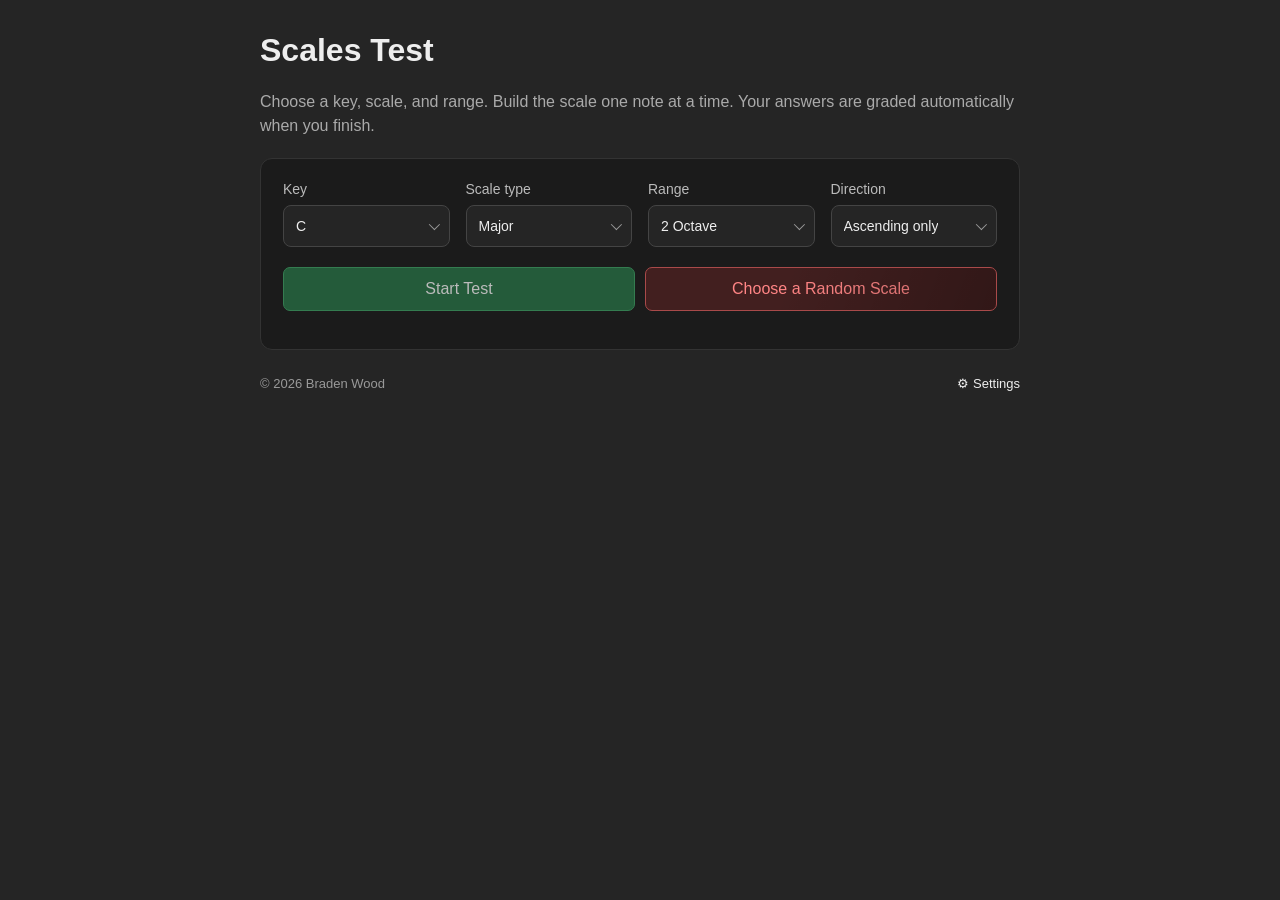
==== index.html @ 925982e9 "scales base Super large upload for the base of the scales website  whats left: - implement the scale" ====
<!DOCTYPE html>
<html lang="en">
    <head>
        <meta charset="UTF-8">
        <meta name="viewport" content="width=device-width, initial-scale=1.0">
        <title>Scales Test</title>
        <link rel="stylesheet" href="./style.css">
        <link rel="manifest" href="./manifest.json">
    </head>
    <body>
        <main>
            <h1>Scales Test</h1>
            <p>Choose a key, scale, and range. Build the scale one note at a time. Your answers are graded automatically when you finish.</p>

            <section class="panel" id="setup">
                <div class="settings">
                    <label>
                        Key
                        <select id="keySelect"></select>
                    </label>

                    <label>
                        Scale type
                        <select id="scaleSelect"></select>
                    </label>

                    <label>
                        Range
                        <select id="rangeSelect"></select>
                    </label>

                     <label>
                        Direction
                        <select id="directionSelect">
                            <option value="ascending">Ascending only</option>
                            <option value="both">Ascending and descending</option>
                        </select>
                    </label>
                </div>
                

                <div class="actions">
                    <button class="primary text-opposed-color" id="startButton">Start Test</button>
                    <button class="red wavy randomButton">Choose a Random Scale</button>
                </div>
                <p id="error"></p>
            </section>

            <section class="panel hidden" id="test">
                <div id="testTitle"></div>
                
                <div class="staff-wrapper" id="staffWrapper">
                    <svg id="scaleStaff"
                        xmlns="http://www.w3.org/2000/svg"
                        viewBox="0 0 680 145"
                        role="img"
                        aria-label="Musical staff showing the notes selected so far">
                        <g class="staff-lines">
                            <line x1="40" y1="45" x2="660" y2="45"/>
                            <line x1="40" y1="57" x2="660" y2="57"/>
                            <line x1="40" y1="69" x2="660" y2="69"/>
                            <line x1="40" y1="81" x2="660" y2="81"/>
                            <line x1="40" y1="93" x2="660" y2="93"/>
                        </g>
                        <text x="8" y="88" class="treble-clef">𝄞</text>
                        <g id="staffLedgerLines"></g>
                        <g id="staffNotes"></g>
                    </svg>
                </div>

                <div class="progress">
                    <div class="progress-bar" id="progressBar"></div>
                </div>

                <div class="note-display">
                    <div class="number" id="noteNumber"></div>
                    <div class="letter" id="noteLetter"></div>
                    <div class="instruction" id="noteInstruction">Choose the correct note.</div>
                </div>

                <div class="note-grid" id="noteChoices"></div>

                <div>
                    <p>Your scale so far</p>
                    <div class="selected-notes" id="selectedNotes"></div>
                </div>

                <div class="actions">
                    <button class="secondary" id="undoButton">Undo Last Note</button>
                    <button class="red wavy nextButton">Go Back</button>
                </div>
            </section>

            <section class="panel hidden" id="results">
                <h2 id="resultTitle">Results</h2>
                <p id="score"></p>
                <div id="resultDetails"></div>

                <div class="actions">
                    <button class="secondary" id="retryButton">Try Again</button>
                    <button class="primary text-opposed-color" id="nextscaleButton">Next Scale</button>
                    <button class="red wavy nextButton">Go Back</button>
                </div>
            </section>
            
            <footer class="app-footer">
                <span>&copy; <span id="copyrightYear"></span> Braden Wood</span>
                <button type="button" id="settingsButton" class="text-button">⚙ Settings</button>
            </footer>

            <div class="settings-overlay hidden" id="settingsOverlay" aria-hidden="true">
                <section class="settings-modal" role="dialog" aria-modal="true" aria-labelledby="settingsTitle">
                    <header class="settings-header">
                        <div>
                            <h2 id="settingsTitle">Settings</h2>
                            <p class="muted">Customize your scale practice.</p>
                        </div>
                        <button type="button" class="settings-close" id="closeSettingsButton" aria-label="Close settings">&times;</button>
                    </header>

                    <div class="settings-content">
                        <section class="settings-section">
                            <h3>Scales</h3>
                            <p class="muted">Uncheck a key, range, or scale type to hide it from practice.</p>
                            <div id="scaleSettingsTree" class="scale-settings-tree"></div>
                        </section>

                        <section class="settings-section settings-theme-section">
                            <h3>Appearance</h3>
                            <label class="theme-setting" for="themeSelect">
                                <select id="themeSelect">
                                    <option value="dark">Dark</option>
                                    <option value="light">Light</option>
                                </select>
                            </label>
                        </section>
                    </div>

                    <footer class="settings-footer">
                        <button type="button" class="secondary" id="resetSettingsButton">Reset Settings</button>
                        <button type="button" class="primary text-opposed-color" id="doneSettingsButton">Done</button>
                    </footer>
                </section>
            </div>

        </main>

        <script src="./script.js"></script>
    </body>
</html>
---- style.css ----
:root {
    color-scheme: dark;

    /* Backgrounds */
    --color-background: #252525;
    --color-background-panel: #1b1b1b;
    --color-background-input: #252525;
    --color-background-hover: #383838;
    --color-background-staff: #151515;
    --color-background-progress: #333;
    --color-background-chip: #292929;

    /* Buttons */
    --color-background-primary: #245b3a;
    --color-background-primary-hover: #307349;
    --color-background-secondary: #383838;
    --color-background-secondary-hover: #484848;
    --color-background-correct: #1d3827;
    --color-background-wrong: #421f1f;
    --color-background-green: #ffffff;
    --color-background-green-hover: #e8e8e8;
    --color-background-red: #421f1f;
    --color-background-red-hover: #582828;

    /* Text */
    --color-text: #eee;
    --color-text-muted: #999;
    --color-text-secondary: #aaa;
    --color-text-label: #bbb;

    /* Borders */
    --color-border: #333;
    --color-border-input: #444;
    --color-border-hover: #777;
    --color-border-primary: #347c50;
    --color-border-secondary: #555;
    --color-border-correct: #438c5a;
    --color-border-wrong: #a94a4a;
    --color-border-green: #cccccc;
    --color-border-red: #a94a4a;

    /* Accents and status */
    --color-accent: #70d99a;
    --color-error: #ff8585;
    --color-green: #000000;
    --color-red: #ff8585;

    /* Staff, effects, and scrollbar */
    --wavy-color: rgba(0, 0, 0, 0.25);
    --color-staff-line: #777;
    --color-staff-ledger: #aaa;
    --color-scrollbar-thumb: #555;
    --color-scrollbar-track: #222;
}

:root[data-theme="light"] {
    color-scheme: light;

    /* Backgrounds */
    --color-background: #f4f5f4;
    --color-background-panel: #ffffff;
    --color-background-input: #ffffff;
    --color-background-hover: #e9ece9;
    --color-background-staff: #fafafa;
    --color-background-progress: #e2e5e2;
    --color-background-chip: #edf0ed;

    /* Buttons */
    --color-background-primary: #245b3a;
    --color-background-primary-hover: #307349;
    --color-background-secondary: #e5e8e5;
    --color-background-secondary-hover: #d8ddd8;
    --color-background-correct: #e2f3e7;
    --color-background-wrong: #fbe8e8;
    --color-background-green: #ffffff;
    --color-background-green-hover: #e8e8e8;
    --color-background-red: #fbe8e8;
    --color-background-red-hover: #f5d4d4;

    /* Text */
    --color-text: #222722;
    --color-text-muted: #707770;
    --color-text-secondary: #555d55;
    --color-text-label: #f3f8f3;

    /* Borders */
    --color-border: #dfe3df;
    --color-border-input: #cbd1cb;
    --color-border-hover: #929b92;
    --color-border-primary: #347c50;
    --color-border-secondary: #c4cbc4;
    --color-border-correct: #438c5a;
    --color-border-wrong: #c65b5b;
    --color-border-green: #cccccc;
    --color-border-red: #c65b5b;

    /* Accents and status */
    --color-accent: #247747;
    --color-error: #c62828;
    --color-green: #00000036;
    --color-red: #c62828;

    /* Staff, effects, and scrollbar */
    --wavy-color: rgba(255, 255, 255, 0.37);
    --color-staff-line: #929992;
    --color-staff-ledger: #606860;
    --color-scrollbar-thumb: #b5bcb5;
    --color-scrollbar-track: #edf0ed;
}

/* Base layout */

* {
    box-sizing: border-box;
}

body {
    min-height: 100vh;
    margin: 0;
    padding: 32px 16px;
    background: var(--color-background);
    color: var(--color-text);
    font-family: Arial, sans-serif;
}

main {
    width: 100%;
    max-width: 760px;
    padding-bottom: 0px;
    margin: auto;
}

h1 {
    margin-top: 0;
}

p {
    color: var(--color-text-secondary);
    line-height: 1.5;
}

label {
    display: flex;
    flex-direction: column;
    gap: 8px;
    color: var(--color-text-label);
    font-size: 14px;
}

.text-opposed-color {
    color: var(--color-text-label);
}

.hidden {
    display: none !important;
}

.muted {
    color: var(--color-text-muted);
}

/* Panels and form controls */

.panel {
    margin: 20px 0;
    padding: 22px;
    background: var(--color-background-panel);
    border: 1px solid var(--color-border);
    border-radius: 12px;
}

.settings {
    display: grid;
    grid-template-columns: repeat(auto-fit, minmax(150px, 1fr));
    gap: 16px;
}

select,
button {
    padding: 12px;
    background: var(--color-background-input);
    color: var(--color-text);
    border: 1px solid var(--color-border-input);
    border-radius: 7px;
    font: inherit;
}

button {
    cursor: pointer;
    transition: background 0.15s, border-color 0.15s;
}

button:hover {
    background: var(--color-background-hover);
    border-color: var(--color-border-hover);
}

button:disabled {
    cursor: not-allowed;
    opacity: 0.4;
}

.primary {
    background: var(--color-background-primary);
    border-color: var(--color-border-primary);
}

.primary:hover {
    background: var(--color-background-primary-hover);
}

.secondary {
    background: var(--color-background-secondary);
    border-color: var(--color-border-secondary);
}

.secondary:hover {
    background: var(--color-background-secondary-hover);
}

.green {
    background: var(--color-background-green);
    border-color: var(--color-border-green);
    color: #000000;
}

.green:hover {
    background: var(--color-background-green-hover);
    color: #000000;
}

.red {
    background: var(--color-background-red);
    border-color: var(--color-border-red);
    color: var(--color-red);
}

.red:hover {
    background: var(--color-background-red-hover);
}

/* Text buttons and footer */

.text-button {
    padding: 6px 0;
    background: transparent;
    color: var(--color-text);
    border: none;
    border-radius: 0;
    font: inherit;
    cursor: pointer;
    transition: color 0.2s ease;
}

.text-button:hover {
    background: transparent;
    color: var(--color-text-secondary);
}

.app-footer {
    display: flex;
    align-items: center;
    justify-content: space-between;
    gap: 16px;
    color: var(--color-text-muted);
    font-size: 13px;
}

/* Wavy loading effect */

.wavy {
    position: relative;
    overflow: hidden;
    isolation: isolate;
}

.wavy::after,
.progress-bar::after {
    content: "";
    position: absolute;
    inset: 0;
    background: linear-gradient(
        110deg,
        transparent 20%,
        var(--wavy-color) 50%,
        transparent 80%
    );
    background-size: 200% 100%;
    animation: progress-wave 1.8s ease-in-out infinite;
    pointer-events: none;
}

.wavy::after {
    animation-timing-function: linear;
}

@keyframes progress-wave {
    from {
        background-position: 100% 0;
    }

    to {
        background-position: -100% 0;
    }
}

/* Progress bar */

.progress {
    height: 6px;
    margin: 18px 0;
    overflow: hidden;
    background: var(--color-background-progress);
    border-radius: 8px;
}

.progress-bar {
    position: relative;
    width: 0;
    height: 100%;
    overflow: hidden;
    background: var(--color-accent);
    border-radius: 8px;
    transition: width 0.6s cubic-bezier(0.22, 1, 0.36, 1);
}

/* Question and note selection */

.note-display {
    margin: 24px 0;
    text-align: center;
}

.note-display .number {
    color: var(--color-text-muted);
    font-size: 14px;
}

.note-display .letter {
    margin: 12px 0;
    font-size: clamp(38px, 9vw, 64px);
    font-weight: bold;
}

.note-display .instruction {
    color: var(--color-text-secondary);
}

.note-grid {
    display: grid;
    grid-template-columns: repeat(auto-fit, minmax(90px, 1fr));
    gap: 9px;
}

.note-button {
    min-height: 52px;
    font-size: 17px;
    font-weight: bold;
}

.note-button.selected {
    background: var(--color-background-primary);
    border-color: var(--color-accent);
}

.selected-notes {
    display: flex;
    flex-wrap: wrap;
    gap: 8px;
    margin-top: 20px;
}

.note-chip {
    padding: 8px 11px;
    background: var(--color-background-chip);
    border: 1px solid var(--color-border-input);
    border-radius: 6px;
    font-size: 14px;
}

.note-chip.current {
    border-color: var(--color-accent);
}

.note-chip.correct {
    background: var(--color-background-correct);
    border-color: var(--color-border-correct);
}

.note-chip.wrong {
    background: var(--color-background-wrong);
    border-color: var(--color-border-wrong);
}

.actions {
    display: flex;
    flex-wrap: wrap;
    gap: 10px;
    margin-top: 20px;
}

.actions button {
    flex: 1;
}

/* Test results */

.result-row {
    display: grid;
    grid-template-columns: 1fr 1fr;
    gap: 12px;
    padding: 12px 0;
    border-bottom: 1px solid var(--color-border);
}

.result-row .expected {
    color: var(--color-accent);
}

.result-row .incorrect {
    color: var(--color-error);
}

.status {
    font-weight: bold;
}

.status.good {
    color: var(--color-accent);
}

.status.bad,
#error {
    color: var(--color-error);
}

#error {
    white-space: pre-wrap;
}

/* Staff notation */

.staff-wrapper {
    display: flex;
    flex-direction: column;
    gap: 1rem;
    width: 100%;
    margin: 12px 0 20px;
    overflow-x: auto;
    overflow-y: hidden;
    background: var(--color-background-staff);
    border: 1px solid var(--color-border);
    border-radius: 8px;
    scrollbar-width: thin;
    scrollbar-color: var(--color-scrollbar-thumb) var(--color-scrollbar-track);
}

#scaleStaff {
    display: block;
    width: 100%;
    min-width: 100%;
    height: auto;
    min-height: 125px;
}

.staff-row {
    min-width: 0;
}

.staff-label {
    margin-bottom: 0.25rem;
    font-size: 0.8rem;
    opacity: 0.7;
}

.staff-row svg {
    display: block;
    min-width: 100%;
}

.staff-lines line {
    stroke: currentColor;
    stroke-width: 1;
    opacity: 0.55;
}

.treble-clef {
    fill: var(--color-text);
    font-family: "Noto Music", "Segoe UI Symbol", serif;
    font-size: 57px;
}

.staff-note {
    fill: var(--color-text);
}

.staff-note.current {
    fill: var(--color-accent);
}

.staff-accidental {
    fill: var(--color-text);
    font-family: Arial, sans-serif;
    font-size: 19px;
    text-anchor: middle;
}

.staff-ledger {
    stroke: var(--color-staff-ledger);
    stroke-width: 1.2;
}

.staff-stem {
    stroke: var(--color-text);
    stroke-width: 1.5;
}

.staff-note.current + .staff-stem {
    stroke: var(--color-accent);
}

.staff-row\.hidden {
    display: none;
}

/* Settings modal */

.settings-overlay {
    position: fixed;
    inset: 0;
    z-index: 1000;
    display: flex;
    align-items: center;
    justify-content: center;
    padding: 24px;
    background: rgb(0 0 0 / 65%);
    backdrop-filter: blur(4px);
    -webkit-backdrop-filter: blur(4px);
}

.settings-overlay.hidden {
    display: none;
}

.settings-modal {
    display: flex;
    flex-direction: column;
    width: min(100%, 680px);
    max-height: min(85vh, 780px);
    overflow: hidden;
    background: var(--color-background-panel);
    color: var(--color-text);
    border: 1px solid var(--color-border);
    border-radius: 14px;
    box-shadow: 0 24px 80px rgb(0 0 0 / 40%);
    animation: settings-modal-enter 0.18s ease-out;
}

@keyframes settings-modal-enter {
    from {
        opacity: 0;
        transform: translateY(8px) scale(0.99);
    }

    to {
        opacity: 1;
        transform: translateY(0) scale(1);
    }
}

.settings-header {
    display: flex;
    flex: 0 0 auto;
    align-items: flex-start;
    justify-content: space-between;
    gap: 16px;
    padding: 22px 24px;
    border-bottom: 1px solid var(--color-border);
}

.settings-header h2 {
    margin: 0;
    font-size: 22px;
    font-weight: 600;
}

.settings-header p {
    margin: 6px 0 0;
    font-size: 13px;
}

.settings-close {
    display: flex;
    flex: 0 0 auto;
    align-items: center;
    justify-content: center;
    width: 34px;
    height: 34px;
    padding: 0;
    background: transparent;
    color: var(--color-text-muted);
    border: none;
    border-radius: 7px;
    font-size: 26px;
    line-height: 1;
    cursor: pointer;
}

.settings-close:hover {
    background: var(--color-background-hover);
    color: var(--color-text);
}

.settings-content {
    flex: 1 1 auto;
    min-height: 0;
    overflow-y: auto;
    overscroll-behavior: contain;
    padding: 22px 24px;
}

.settings-section + .settings-section {
    margin-top: 28px;
    padding-top: 22px;
    border-top: 1px solid var(--color-border);
}

.settings-section h3 {
    margin: 0 0 8px;
    font-size: 15px;
    font-weight: 600;
}

.settings-section > p {
    margin: 0 0 14px;
    font-size: 13px;
    line-height: 1.5;
}

.settings-theme-section {
    padding-bottom: 4px;
}

.theme-setting {
    display: flex;
    align-items: center;
    justify-content: space-between;
    gap: 16px;
    font-size: 14px;
}

.theme-setting select {
    width: min(55%, 220px);
}

.settings-footer {
    display: flex;
    flex: 0 0 auto;
    align-items: center;
    justify-content: space-between;
    gap: 12px;
    padding: 16px 24px;
    background: var(--color-background-panel);
    border-top: 1px solid var(--color-border);
}

.settings-footer button {
    min-height: 38px;
}

.settings-footer #doneSettingsButton {
    margin-left: auto;
}

/* Folder-style scale settings */

.scale-settings-tree {
    display: flex;
    flex-direction: column;
    gap: 2px;
    padding: 4px 0;
    font-size: 14px;
}

.scale-settings-node {
    min-width: 0;
}

.scale-settings-row {
    display: flex;
    align-items: center;
    gap: 9px;
    min-height: 36px;
    padding: 4px 8px;
    border-radius: 6px;
    transition: background 0.15s ease;
}

.scale-settings-row:hover {
    background: var(--color-background-hover);
}

.scale-settings-row input[type="checkbox"] {
    flex: 0 0 auto;
    width: 15px;
    height: 15px;
    margin: 0;
    accent-color: var(--color-accent);
    cursor: pointer;
}

.scale-settings-row input:indeterminate {
    accent-color: var(--color-accent);
}

.scale-settings-name {
    flex: 1;
    min-width: 0;
    color: var(--color-text);
    cursor: pointer;
    user-select: none;
}

.scale-settings-toggle {
    display: flex;
    flex: 0 0 22px;
    align-items: center;
    justify-content: center;
    width: 22px;
    height: 26px;
    padding: 0;
    background: transparent;
    color: var(--color-text-muted);
    border: none;
    border-radius: 4px;
    font-size: 15px;
    cursor: pointer;
}

.scale-settings-toggle:hover {
    background: var(--color-background-secondary);
    color: var(--color-text);
}

.settings-folder-icon,
.settings-file-icon {
    display: inline-flex;
    flex: 0 0 18px;
    align-items: center;
    justify-content: center;
    line-height: 1;
}

.settings-folder-icon {
    font-size: 16px;
}

.settings-file-icon {
    color: var(--color-text-muted);
    font-size: 14px;
}

.scale-settings-children {
    margin-left: 19px;
    padding-left: 12px;
    border-left: 1px solid var(--color-border);
}

.scale-settings-children[hidden] {
    display: none;
}

/* Custom dropdowns */

.custom-select {
    position: relative;
    width: 100%;
    min-width: 0;
}

.custom-select select {
    position: absolute;
    width: 1px;
    height: 1px;
    padding: 0;
    opacity: 0;
    pointer-events: none;
}

.custom-select-trigger {
    display: flex;
    align-items: center;
    justify-content: space-between;
    gap: 12px;
    width: 100%;
    min-height: 42px;
    padding: 10px 12px;
    background: var(--color-background-input);
    color: var(--color-text);
    border: 1px solid var(--color-border-input);
    border-radius: 8px;
    font: inherit;
    text-align: left;
    cursor: pointer;
    transition: border-color 0.18s ease, background 0.18s ease;
}

.custom-select-trigger:hover,
.custom-select.open .custom-select-trigger {
    background: var(--color-background-hover);
    border-color: var(--color-border-hover);
}

.custom-select-trigger:focus-visible {
    outline: 2px solid var(--color-accent);
    outline-offset: 2px;
}

.custom-select-label {
    overflow: hidden;
    text-overflow: ellipsis;
    white-space: nowrap;
}

.custom-select-arrow {
    flex: 0 0 auto;
    width: 8px;
    height: 8px;
    border-right: 1.5px solid var(--color-text-muted);
    border-bottom: 1.5px solid var(--color-text-muted);
    transform: rotate(45deg) translateY(-2px);
    transition: transform 0.18s ease;
}

.custom-select.open .custom-select-arrow {
    transform: rotate(225deg) translate(-2px, -1px);
}

.custom-select-menu {
    position: fixed;
    z-index: 99999;
    width: 0;
    max-height: 240px;
    overflow-y: auto;
    padding: 5px;
    background: var(--color-background-panel);
    border: 1px solid var(--color-border);
    border-radius: 9px;
    box-shadow: 0 12px 32px rgb(0 0 0 / 28%);
    opacity: 0;
    visibility: hidden;
    pointer-events: none;
    transform: translateY(-5px) scale(0.99);
    transform-origin: top center;
    transition: opacity 0.15s ease, transform 0.15s ease, visibility 0.15s ease;
}

.custom-select.open .custom-select-menu {
    opacity: 1;
    visibility: visible;
    pointer-events: auto;
    transform: translateY(0) scale(1);
}

.custom-select-option {
    display: flex;
    align-items: center;
    width: 100%;
    min-height: 36px;
    padding: 8px 10px;
    background: transparent;
    color: var(--color-text);
    border: none;
    border-radius: 5px;
    font: inherit;
    text-align: left;
    cursor: pointer;
}

.custom-select-option:hover,
.custom-select-option.highlighted {
    background: var(--color-background-hover);
}

.custom-select-option.selected {
    color: var(--color-accent);
}

.custom-select-option.selected::after {
    content: "✓";
    margin-left: auto;
    padding-left: 12px;
}

.custom-select-option:focus-visible {
    outline: 2px solid var(--color-accent);
    outline-offset: -2px;
}

.custom-select-empty {
    padding: 10px;
    color: var(--color-text-muted);
    font-size: 13px;
}

.custom-select select:disabled + .custom-select-trigger {
    opacity: 0.45;
    cursor: not-allowed;
}

/* Tablet and mobile layouts */

@media (max-width: 726px) {
    body {
        padding: 16px 10px;
        padding-bottom: max(80px, calc(64px + env(safe-area-inset-bottom)));
    }

    main {
        padding-bottom: 50px;
        width: 100%;
        min-width: 0;
    }

    h1 {
        font-size: clamp(24px, 7vw, 32px);
    }

    .panel {
        margin: 14px 0;
        padding: 14px;
        border-radius: 10px;
    }

    .settings {
        grid-template-columns: minmax(0, 1fr);
        gap: 14px;
    }

    select,
    button,
    .custom-select-trigger {
        min-height: 44px;
        font-size: 16px;
    }

    .actions {
        display: flex;
        flex-direction: column;
        gap: 8px;
    }

    .actions button {
        flex: 1 1 calc(50% - 8px);
        min-width: 0;
    }

    .note-grid {
        grid-template-columns: repeat(3, minmax(0, 1fr));
        gap: 8px;
    }

    .note-button {
        min-height: 48px;
        padding: 10px 6px;
        font-size: 16px;
    }

    .note-display {
        margin: 18px 0;
    }

    .note-display .letter {
        font-size: clamp(40px, 12vw, 58px);
    }

    .selected-notes {
        gap: 6px;
        margin-top: 14px;
    }

    .note-chip {
        padding: 7px 9px;
        font-size: 13px;
    }

    .result-row {
        grid-template-columns: minmax(0, 1fr) minmax(0, 1fr);
        gap: 8px;
        overflow-wrap: anywhere;
    }

    /* Settings modal becomes a bottom sheet */
    .settings-overlay {
        align-items: flex-end;
        padding: 0;
    }

    .settings-modal {
        width: 100%;
        max-width: none;
        max-height: 90vh;
        max-height: 90dvh;
        padding-bottom: env(safe-area-inset-bottom);
        border-radius: 16px 16px 0 0;
    }

    .settings-header {
        gap: 10px;
        padding: 16px;
    }

    .settings-header h2 {
        font-size: 20px;
    }

    .settings-content {
        padding: 16px;
        -webkit-overflow-scrolling: touch;
    }

    .settings-footer {
        flex-wrap: wrap;
        gap: 8px;
        padding: 12px 16px;
    }

    .settings-footer button {
        min-height: 44px;
    }

    .theme-setting {
        align-items: flex-start;
        flex-direction: column;
        gap: 8px;
    }

    .theme-setting .custom-select,
    .theme-setting select {
        width: 100%;
    }

    .scale-settings-row {
        min-height: 42px;
        gap: 8px;
        padding: 5px 4px;
    }

    .scale-settings-children {
        margin-left: 12px;
        padding-left: 8px;
    }

    .custom-select-menu {
        max-width: calc(100vw - 16px);
        -webkit-overflow-scrolling: touch;
        overscroll-behavior: contain;
    }

    .custom-select-option {
        min-height: 44px;
    }

    .staff-wrapper {
        max-width: 100%;
        -webkit-overflow-scrolling: touch;
        overscroll-behavior-x: contain;
    }

    #scaleStaff {
        width: 500px;
        min-width: 500px;
        max-width: none;
    }

    /* Fixed footer navigation */
    .app-footer {
        position: fixed;
        right: 0;
        bottom: 0;
        left: 0;
        z-index: 100;
        display: flex;
        align-items: center;
        justify-content: space-between;
        gap: 12px;
        margin: 0;
        padding: 12px 16px max(12px, env(safe-area-inset-bottom));
        background: var(--color-background-panel);
        border-top: 1px solid var(--color-border);
        font-size: 12px;
    }

    .app-footer .text-button {
        padding: 6px 0;
        white-space: nowrap;
    }
}

/* Smaller phones */

@media (max-width: 480px) {
    #scaleStaff {
        min-width: 500px;
    }

    body {
        padding: 20px 12px;
    }

    .panel {
        padding: 16px;
    }
}

@media (max-width: 360px) {
    body {
        padding-right: 8px;
        padding-left: 8px;
    }

    .panel {
        padding: 12px;
    }

    .note-grid {
        grid-template-columns: repeat(2, minmax(0, 1fr));
    }

    .actions button {
        flex-basis: 100%;
    }

    .settings-footer {
        display: grid;
        grid-template-columns: 1fr 1fr;
    }

    .settings-footer #doneSettingsButton {
        grid-column: 1 / -1;
        margin-left: 0;
    }
}

/* Compact settings layout on narrow screens */

@media (max-width: 600px) {
    .settings-header {
        padding: 18px;
    }

    .settings-content {
        padding: 18px;
    }

    .settings-footer {
        padding: 14px 18px;
    }

    .scale-settings-row {
        min-height: 38px;
    }
}

/* Touchscreen improvements */

@media (hover: none) and (pointer: coarse) {
    button,
    .custom-select-trigger,
    .scale-settings-toggle {
        -webkit-tap-highlight-color: transparent;
    }
}

/* Accessibility: respect reduced-motion preferences */

@media (prefers-reduced-motion: reduce) {
    *,
    *::before,
    *::after {
        scroll-behavior: auto !important;
        animation-duration: 0.01ms !important;
        animation-iteration-count: 1 !important;
        transition-duration: 0.01ms !important;
    }
}
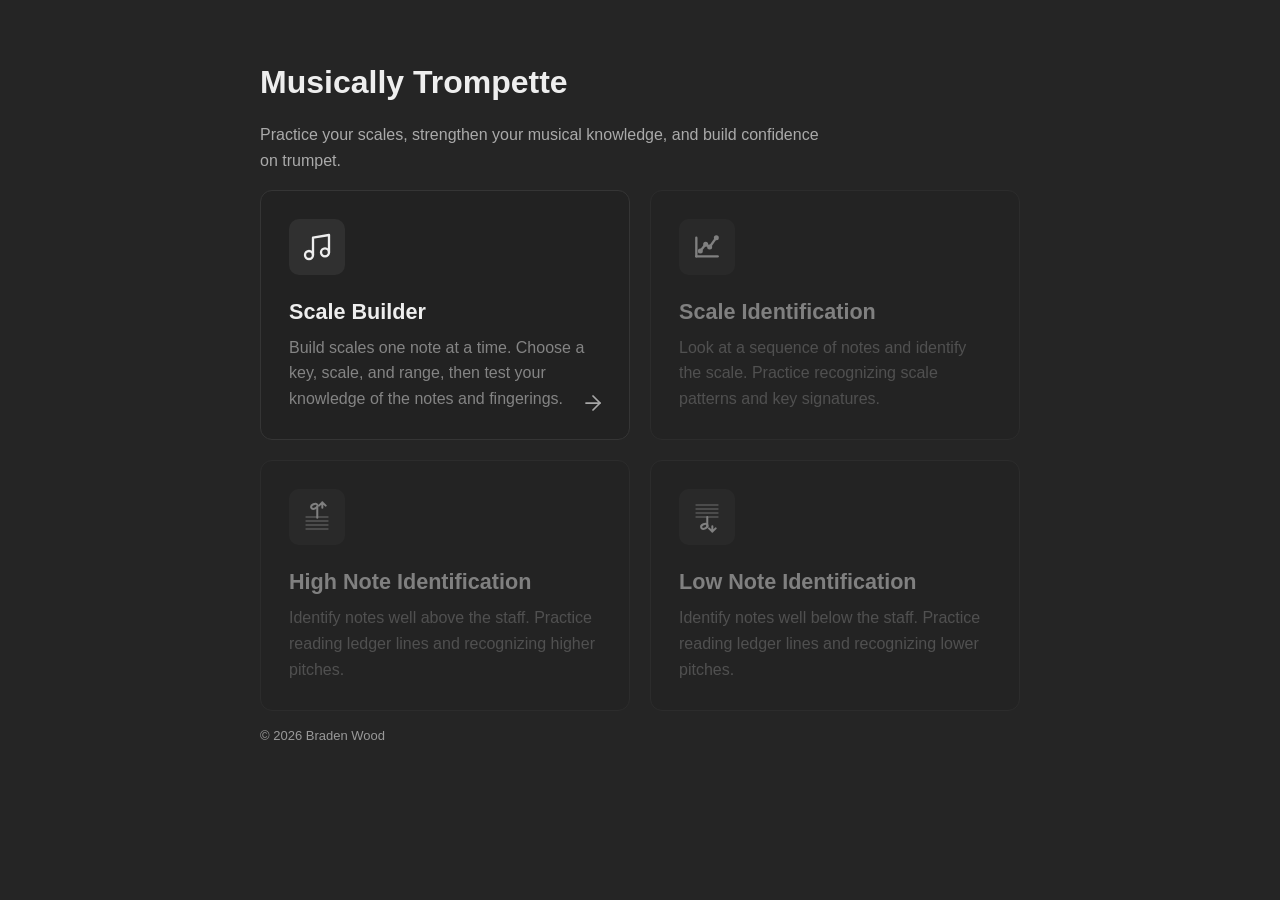
==== commit fe204cbf: "re-work to better match goals & future-planning" ====
--- a/index.html
+++ b/index.html
@@ -1,151 +1,105 @@
-
 <!DOCTYPE html>
 <html lang="en">
     <head>
         <meta charset="UTF-8">
         <meta name="viewport" content="width=device-width, initial-scale=1.0">
-        <title>Scales Test</title>
+        <link rel="icon" href="./icons/icon.png">
+        <title>Musically Trompette</title>
         <link rel="stylesheet" href="./style.css">
         <link rel="manifest" href="./manifest.json">
     </head>
     <body>
         <main>
-            <h1>Scales Test</h1>
-            <p>Choose a key, scale, and range. Build the scale one note at a time. Your answers are graded automatically when you finish.</p>
+            <header class="home-header">
+                <h1>Musically Trompette</h1>
+                <p>Practice your scales, strengthen your musical knowledge, and build confidence on trumpet.</p>
+            </header>
 
-            <section class="panel" id="setup">
-                <div class="settings">
-                    <label>
-                        Key
-                        <select id="keySelect"></select>
-                    </label>
+            <section class="activity-cards" aria-label="Practice activities">
+                <a href="/scales-test/" class="activity-card">
+                    <div class="activity-card-icon" aria-hidden="true">
+                        <svg xmlns="http://www.w3.org/2000/svg" width="32" height="32" viewBox="0 0 24 24" fill="none" stroke="currentColor" stroke-width="1.75" stroke-linecap="round" stroke-linejoin="round">
+                            <path d="M9 18V5l12-2v13" />
+                            <circle cx="6" cy="18" r="3" />
+                            <circle cx="18" cy="16" r="3" />
+                        </svg>
+                    </div>
+                    <div class="activity-card-content">
+                        <h2>Scale Builder</h2>
+                        <p>Build scales one note at a time. Choose a key, scale, and range, then test your knowledge of the notes and fingerings.</p>
+                    </div>
+                    <svg class="activity-card-arrow" xmlns="http://www.w3.org/2000/svg" width="24" height="24" viewBox="0 0 24 24" fill="none" stroke="currentColor" stroke-width="1.75" stroke-linecap="round" stroke-linejoin="round" aria-hidden="true">
+                        <path d="M5 12h14" />
+                        <path d="m12 5 7 7-7 7" />
+                    </svg>
+                </a>
 
-                    <label>
-                        Scale type
-                        <select id="scaleSelect"></select>
-                    </label>
+                <a href="/scale-identification/" class="activity-card disabled" aria-disabled="true" tabindex="-1">
+                    <div class="activity-card-icon" aria-hidden="true">
+                        <svg xmlns="http://www.w3.org/2000/svg" width="32" height="32" viewBox="0 0 24 24" fill="none" stroke="currentColor" stroke-width="1.75" stroke-linecap="round" stroke-linejoin="round">
+                            <path d="M4 19V5" />
+                            <path d="M4 19h16" />
+                            <path d="m7 15 4-5 3 2 5-7" />
+                            <circle cx="7" cy="15" r="1" />
+                            <circle cx="11" cy="10" r="1" />
+                            <circle cx="14" cy="12" r="1" />
+                            <circle cx="19" cy="5" r="1" />
+                        </svg>
+                    </div>
+                    <div class="activity-card-content">
+                        <h2>Scale Identification</h2>
+                        <p>Look at a sequence of notes and identify the scale. Practice recognizing scale patterns and key signatures.</p>
+                    </div>
+                    <svg class="activity-card-arrow" xmlns="http://www.w3.org/2000/svg" width="24" height="24" viewBox="0 0 24 24" fill="none" stroke="currentColor" stroke-width="1.75" stroke-linecap="round" stroke-linejoin="round" aria-hidden="true">
+                        <path d="M5 12h14" />
+                        <path d="m12 5 7 7-7 7" />
+                    </svg>
+                </a>
 
-                    <label>
-                        Range
-                        <select id="rangeSelect"></select>
-                    </label>
+                <a href="/high-note-identification/" class="activity-card disabled" aria-disabled="true" tabindex="-1">
+                    <div class="activity-card-icon" aria-hidden="true">
+                        <svg xmlns="http://www.w3.org/2000/svg" width="32" height="32" viewBox="0 0 24 24" fill="none" stroke="currentColor" stroke-width="1.5" stroke-linecap="round" stroke-linejoin="round">
+                            <path d="M4 12h16M4 15h16M4 18h16M4 21h16" opacity="0.4" />
+                            <ellipse cx="10" cy="4" rx="2.5" ry="1.7" transform="rotate(-25 10 4)" />
+                            <path d="M12.2 4.5v8" />
+                            <path d="M16 5V1M13.5 3.5 16 1l2.5 2.5" />
+                        </svg>
+                    </div>
+                    <div class="activity-card-content">
+                        <h2>High Note Identification</h2>
+                        <p>Identify notes well above the staff. Practice reading ledger lines and recognizing higher pitches.</p>
+                    </div>
+                    <svg class="activity-card-arrow" xmlns="http://www.w3.org/2000/svg" width="24" height="24" viewBox="0 0 24 24" fill="none" stroke="currentColor" stroke-width="1.75" stroke-linecap="round" stroke-linejoin="round" aria-hidden="true">
+                        <path d="M5 12h14" />
+                        <path d="m12 5 7 7-7 7" />
+                    </svg>
+                </a>
 
-                     <label>
-                        Direction
-                        <select id="directionSelect">
-                            <option value="ascending">Ascending only</option>
-                            <option value="both">Ascending and descending</option>
-                        </select>
-                    </label>
-                </div>
-                
-
-                <div class="actions">
-                    <button class="primary text-opposed-color" id="startButton">Start Test</button>
-                    <button class="red wavy randomButton">Choose a Random Scale</button>
-                </div>
-                <p id="error"></p>
+                <a href="/low-note-identification/" class="activity-card disabled" aria-disabled="true" tabindex="-1">
+                    <div class="activity-card-icon" aria-hidden="true">
+                        <svg xmlns="http://www.w3.org/2000/svg" width="32" height="32" viewBox="0 0 24 24" fill="none" stroke="currentColor" stroke-width="1.5" stroke-linecap="round" stroke-linejoin="round">
+                            <path d="M4 3h16M4 6h16M4 9h16M4 12h16" opacity="0.4" />
+                            <ellipse cx="10" cy="19" rx="2.5" ry="1.7" transform="rotate(-25 10 19)" />
+                            <path d="M12.2 19.5V12" />
+                            <path d="M16 19v4M13.5 20.5 16 23l2.5-2.5" />
+                        </svg>
+                    </div>
+                    <div class="activity-card-content">
+                        <h2>Low Note Identification</h2>
+                        <p>Identify notes well below the staff. Practice reading ledger lines and recognizing lower pitches.</p>
+                    </div>
+                    <svg class="activity-card-arrow" xmlns="http://www.w3.org/2000/svg" width="24" height="24" viewBox="0 0 24 24" fill="none" stroke="currentColor" stroke-width="1.75" stroke-linecap="round" stroke-linejoin="round" aria-hidden="true">
+                        <path d="M5 12h14" />
+                        <path d="m12 5 7 7-7 7" />
+                    </svg>
+                </a>
             </section>
 
-            <section class="panel hidden" id="test">
-                <div id="testTitle"></div>
-                
-                <div class="staff-wrapper" id="staffWrapper">
-                    <svg id="scaleStaff"
-                        xmlns="http://www.w3.org/2000/svg"
-                        viewBox="0 0 680 145"
-                        role="img"
-                        aria-label="Musical staff showing the notes selected so far">
-                        <g class="staff-lines">
-                            <line x1="40" y1="45" x2="660" y2="45"/>
-                            <line x1="40" y1="57" x2="660" y2="57"/>
-                            <line x1="40" y1="69" x2="660" y2="69"/>
-                            <line x1="40" y1="81" x2="660" y2="81"/>
-                            <line x1="40" y1="93" x2="660" y2="93"/>
-                        </g>
-                        <text x="8" y="88" class="treble-clef">𝄞</text>
-                        <g id="staffLedgerLines"></g>
-                        <g id="staffNotes"></g>
-                    </svg>
-                </div>
-
-                <div class="progress">
-                    <div class="progress-bar" id="progressBar"></div>
-                </div>
-
-                <div class="note-display">
-                    <div class="number" id="noteNumber"></div>
-                    <div class="letter" id="noteLetter"></div>
-                    <div class="instruction" id="noteInstruction">Choose the correct note.</div>
-                </div>
-
-                <div class="note-grid" id="noteChoices"></div>
-
-                <div>
-                    <p>Your scale so far</p>
-                    <div class="selected-notes" id="selectedNotes"></div>
-                </div>
-
-                <div class="actions">
-                    <button class="secondary" id="undoButton">Undo Last Note</button>
-                    <button class="red wavy nextButton">Go Back</button>
-                </div>
-            </section>
-
-            <section class="panel hidden" id="results">
-                <h2 id="resultTitle">Results</h2>
-                <p id="score"></p>
-                <div id="resultDetails"></div>
-
-                <div class="actions">
-                    <button class="secondary" id="retryButton">Try Again</button>
-                    <button class="primary text-opposed-color" id="nextscaleButton">Next Scale</button>
-                    <button class="red wavy nextButton">Go Back</button>
-                </div>
-            </section>
-            
             <footer class="app-footer">
                 <span>&copy; <span id="copyrightYear"></span> Braden Wood</span>
-                <button type="button" id="settingsButton" class="text-button">⚙ Settings</button>
             </footer>
-
-            <div class="settings-overlay hidden" id="settingsOverlay" aria-hidden="true">
-                <section class="settings-modal" role="dialog" aria-modal="true" aria-labelledby="settingsTitle">
-                    <header class="settings-header">
-                        <div>
-                            <h2 id="settingsTitle">Settings</h2>
-                            <p class="muted">Customize your scale practice.</p>
-                        </div>
-                        <button type="button" class="settings-close" id="closeSettingsButton" aria-label="Close settings">&times;</button>
-                    </header>
-
-                    <div class="settings-content">
-                        <section class="settings-section">
-                            <h3>Scales</h3>
-                            <p class="muted">Uncheck a key, range, or scale type to hide it from practice.</p>
-                            <div id="scaleSettingsTree" class="scale-settings-tree"></div>
-                        </section>
-
-                        <section class="settings-section settings-theme-section">
-                            <h3>Appearance</h3>
-                            <label class="theme-setting" for="themeSelect">
-                                <select id="themeSelect">
-                                    <option value="dark">Dark</option>
-                                    <option value="light">Light</option>
-                                </select>
-                            </label>
-                        </section>
-                    </div>
-
-                    <footer class="settings-footer">
-                        <button type="button" class="secondary" id="resetSettingsButton">Reset Settings</button>
-                        <button type="button" class="primary text-opposed-color" id="doneSettingsButton">Done</button>
-                    </footer>
-                </section>
-            </div>
-
         </main>
 
         <script src="./script.js"></script>
     </body>
-</html>
+</html>
--- a/style.css
+++ b/style.css
@@ -22,6 +22,7 @@
     --color-background-green-hover: #e8e8e8;
     --color-background-red: #421f1f;
     --color-background-red-hover: #582828;
+    --color-text-opposed: #f3f8f3;
 
     /* Text */
     --color-text: #eee;
@@ -45,6 +46,7 @@
     --color-error: #ff8585;
     --color-green: #000000;
     --color-red: #ff8585;
+    --color-fingerings: rgb(224, 224, 224);
 
     /* Staff, effects, and scrollbar */
     --wavy-color: rgba(0, 0, 0, 0.25);
@@ -65,6 +67,7 @@
     --color-background-staff: #fafafa;
     --color-background-progress: #e2e5e2;
     --color-background-chip: #edf0ed;
+    --color-text-opposed: #f3f8f3;
 
     /* Buttons */
     --color-background-primary: #245b3a;
@@ -82,7 +85,7 @@
     --color-text: #222722;
     --color-text-muted: #707770;
     --color-text-secondary: #555d55;
-    --color-text-label: #f3f8f3;
+    --color-text-label: #222722;
 
     /* Borders */
     --color-border: #dfe3df;
@@ -100,6 +103,7 @@
     --color-error: #c62828;
     --color-green: #00000036;
     --color-red: #c62828;
+    --color-fingerings: rgb(0, 0, 0);
 
     /* Staff, effects, and scrollbar */
     --wavy-color: rgba(255, 255, 255, 0.37);
@@ -149,7 +153,7 @@
 }
 
 .text-opposed-color {
-    color: var(--color-text-label);
+    color: var(--color-text-opposed);
 }
 
 .hidden {
@@ -364,6 +368,63 @@
     border-color: var(--color-accent);
 }
 
+/* Note buttons with fingering diagrams */
+
+.note-button {
+    display: flex;
+    flex-direction: column;
+    align-items: center;
+    justify-content: center;
+    gap: 4px;
+}
+
+.fingering {
+    display: block;
+    width: 54px;
+    height: 22px;
+    overflow: visible;
+    color: var(--color-fingerings);
+    transition: opacity 0.25s ease;
+}
+
+.note-grid:not(.show-fingerings) .fingering {
+    display: none;
+}
+
+.fingering .valve {
+    fill: transparent;
+    stroke: currentColor;
+    stroke-width: 1.4;
+    stroke-linejoin: round;
+    transform: translateY(-2px);
+    transition: fill 0.25s ease, transform 0.25s ease;
+}
+
+.fingering .valve.pressed {
+    fill: currentColor;
+    transform: translateY(2px);
+}
+
+.fingering.unknown {
+    opacity: 0.25;
+}
+
+/* Checkbox row in settings */
+
+.theme-setting input[type="checkbox"] {
+    flex: 0 0 auto;
+    width: 18px;
+    height: 18px;
+    margin: 0;
+    accent-color: var(--color-accent);
+    cursor: pointer;
+}
+
+.theme-setting.toggle-setting {
+    flex-direction: row;
+    align-items: center;
+}
+
 .selected-notes {
     display: flex;
     flex-wrap: wrap;
@@ -681,6 +742,60 @@
     gap: 2px;
     padding: 4px 0;
     font-size: 14px;
+}
+
+/* Global scale type filters */
+
+.scale-type-filters {
+    display: grid;
+    grid-template-columns: repeat(auto-fit, minmax(150px, 1fr));
+    gap: 8px;
+    margin-bottom: 16px;
+}
+
+.filter-heading {
+    margin: 18px 0 8px;
+    color: var(--color-text-label);
+    font-size: 13px;
+    font-weight: 600;
+    letter-spacing: 0.04em;
+}
+
+.scale-type-filters {
+    margin-bottom: 0;
+}
+
+.scale-type-filter {
+    display: flex;
+    flex-direction: row;
+    align-items: center;
+    gap: 9px;
+    padding: 9px 11px;
+    background: var(--color-background-chip);
+    color: var(--color-text);
+    border: 1px solid var(--color-border-input);
+    border-radius: 7px;
+    font-size: 14px;
+    cursor: pointer;
+    user-select: none;
+}
+
+.scale-type-filter:hover {
+    background: var(--color-background-hover);
+}
+
+.scale-type-filter input {
+    flex: 0 0 auto;
+    width: 15px;
+    height: 15px;
+    margin: 0;
+    accent-color: var(--color-accent);
+    cursor: pointer;
+}
+
+.scale-settings-row input:disabled {
+    cursor: not-allowed;
+    opacity: 0.4;
 }
 
 .scale-settings-node {
@@ -1185,3 +1300,166 @@
         transition-duration: 0.01ms !important;
     }
 }
+
+.error-page {
+    display: flex;
+    flex-direction: column;
+    align-items: flex-start;
+    justify-content: center;
+    min-height: 75vh;
+}
+
+.error-code {
+    font-size: clamp(6rem, 20vw, 10rem);
+    font-weight: 900;
+    line-height: 1;
+    letter-spacing: -0.08em;
+    opacity: 0.15;
+}
+
+.error-page h1 {
+    margin: 16px 0 8px;
+    font-size: clamp(1.75rem, 5vw, 2.5rem);
+}
+
+.error-page p {
+    max-width: 420px;
+    line-height: 1.6;
+    opacity: 0.7;
+}
+
+.error-home {
+    display: inline-flex;
+    align-items: center;
+    gap: 8px;
+    margin-top: 20px;
+    text-decoration: none;
+}
+
+.error-home svg {
+    transition: transform 180ms ease;
+}
+
+.error-home:hover svg {
+    transform: translateX(-4px);
+}
+
+.activity-card.disabled {
+    opacity: 0.45;
+    pointer-events: none;
+    cursor: not-allowed;
+    transform: none;
+}
+
+.activity-card.disabled:hover {
+    background: #222;
+    border-color: #353535;
+}
+
+.activity-card.disabled .activity-card-arrow {
+    opacity: 0;
+}
+
+.home-header {
+    margin-top: 32px;
+}
+
+.home-header p {
+    max-width: 560px;
+    line-height: 1.6;
+}
+
+.activity-cards {
+    display: grid;
+    grid-template-columns: repeat(2, minmax(0, 1fr));
+    gap: 20px;
+    margin-bottom: 17px;
+}
+
+.activity-card {
+    position: relative;
+    display: flex;
+    flex-direction: column;
+    align-items: flex-start;
+    gap: 24px;
+    min-height: 240px;
+    padding: 28px;
+    color: inherit;
+    text-decoration: none;
+    background: #222;
+    border: 1px solid #353535;
+    border-radius: 12px;
+    transition:
+        background-color 180ms ease,
+        border-color 180ms ease,
+        transform 180ms ease;
+}
+
+.activity-card:hover {
+    background: #292929;
+    border-color: #555;
+    transform: translateY(-3px);
+}
+
+.activity-card:focus-visible {
+    outline: 2px solid currentColor;
+    outline-offset: 4px;
+}
+
+.activity-card-icon {
+    display: flex;
+    align-items: center;
+    justify-content: center;
+    width: 56px;
+    height: 56px;
+    border-radius: 10px;
+    background: #303030;
+}
+
+.activity-card-content h2 {
+    margin: 0 0 10px;
+    font-size: 1.35rem;
+}
+
+.activity-card-content p {
+    margin: 0;
+    max-width: 420px;
+    line-height: 1.6;
+    opacity: 0.72;
+}
+
+.activity-card-arrow {
+    position: absolute;
+    right: 24px;
+    bottom: 24px;
+    opacity: 0.65;
+    transition: transform 180ms ease, opacity 180ms ease;
+}
+
+.activity-card:hover .activity-card-arrow {
+    opacity: 1;
+    transform: translateX(4px);
+}
+
+@media (max-width: 640px) {
+    .activity-cards {
+        grid-template-columns: 1fr;
+        gap: 14px;
+    }
+
+    .activity-card {
+        min-height: 210px;
+        padding: 22px;
+    }
+}
+
+@media (prefers-reduced-motion: reduce) {
+    .activity-card,
+    .activity-card-arrow {
+        transition: none;
+    }
+
+    .activity-card:hover {
+        transform: none;
+    }
+}
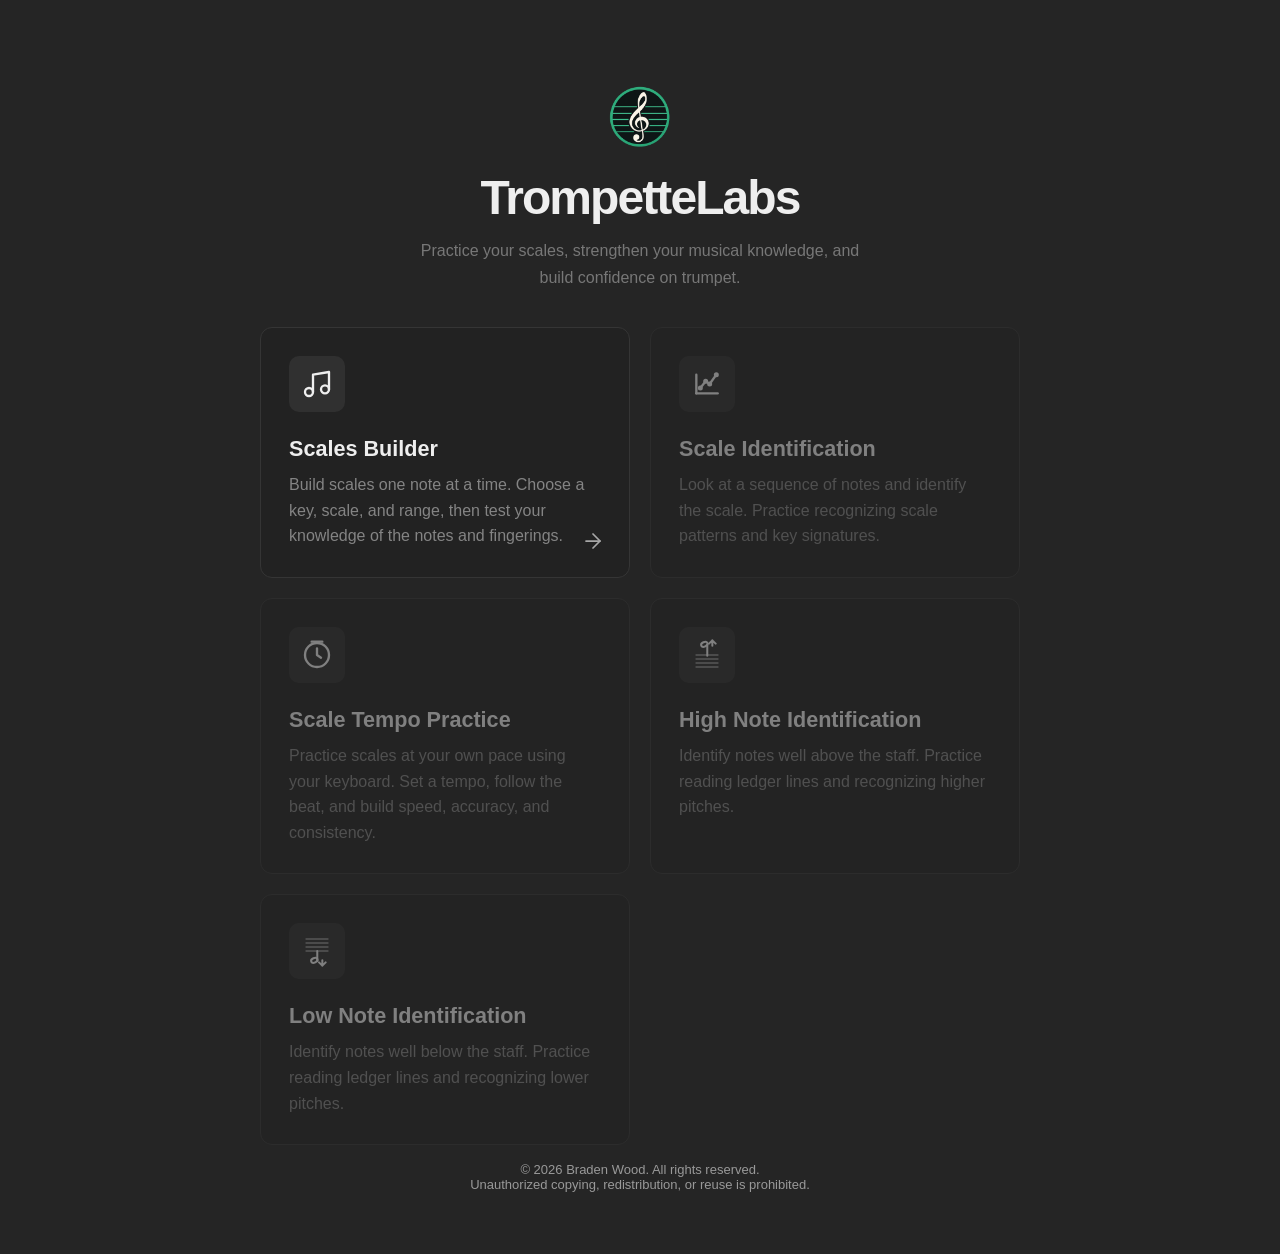
==== commit df04816c: "website changes & fixes" ====
--- a/index.html
+++ b/index.html
@@ -4,19 +4,20 @@
         <meta charset="UTF-8">
         <meta name="viewport" content="width=device-width, initial-scale=1.0">
         <link rel="icon" href="./icons/icon.png">
-        <title>Musically Trompette</title>
+        <title>TrompetteLabs</title>
         <link rel="stylesheet" href="./style.css">
         <link rel="manifest" href="./manifest.json">
     </head>
     <body>
         <main>
             <header class="home-header">
-                <h1>Musically Trompette</h1>
+                <img src="/icons/icon.png">
+                <h1>TrompetteLabs</h1>
                 <p>Practice your scales, strengthen your musical knowledge, and build confidence on trumpet.</p>
             </header>
 
             <section class="activity-cards" aria-label="Practice activities">
-                <a href="/scales-test/" class="activity-card">
+                <a href="/scales-builder/" class="activity-card">
                     <div class="activity-card-icon" aria-hidden="true">
                         <svg xmlns="http://www.w3.org/2000/svg" width="32" height="32" viewBox="0 0 24 24" fill="none" stroke="currentColor" stroke-width="1.75" stroke-linecap="round" stroke-linejoin="round">
                             <path d="M9 18V5l12-2v13" />
@@ -25,7 +26,7 @@
                         </svg>
                     </div>
                     <div class="activity-card-content">
-                        <h2>Scale Builder</h2>
+                        <h2>Scales Builder</h2>
                         <p>Build scales one note at a time. Choose a key, scale, and range, then test your knowledge of the notes and fingerings.</p>
                     </div>
                     <svg class="activity-card-arrow" xmlns="http://www.w3.org/2000/svg" width="24" height="24" viewBox="0 0 24 24" fill="none" stroke="currentColor" stroke-width="1.75" stroke-linecap="round" stroke-linejoin="round" aria-hidden="true">
@@ -49,6 +50,24 @@
                     <div class="activity-card-content">
                         <h2>Scale Identification</h2>
                         <p>Look at a sequence of notes and identify the scale. Practice recognizing scale patterns and key signatures.</p>
+                    </div>
+                    <svg class="activity-card-arrow" xmlns="http://www.w3.org/2000/svg" width="24" height="24" viewBox="0 0 24 24" fill="none" stroke="currentColor" stroke-width="1.75" stroke-linecap="round" stroke-linejoin="round" aria-hidden="true">
+                        <path d="M5 12h14" />
+                        <path d="m12 5 7 7-7 7" />
+                    </svg>
+                </a>
+
+                <a href="/scale-tempo-practice/" class="activity-card disabled" aria-disabled="true" tabindex="-1">
+                    <div class="activity-card-icon" aria-hidden="true">
+                        <svg xmlns="http://www.w3.org/2000/svg" width="32" height="32" viewBox="0 0 24 24" fill="none" stroke="currentColor" stroke-width="1.75" stroke-linecap="round" stroke-linejoin="round">
+                            <circle cx="12" cy="12" r="9" />
+                            <path d="M12 7v5l3 2" />
+                            <path d="M8 2h8" />
+                        </svg>
+                    </div>
+                    <div class="activity-card-content">
+                        <h2>Scale Tempo Practice</h2>
+                        <p>Practice scales at your own pace using your keyboard. Set a tempo, follow the beat, and build speed, accuracy, and consistency.</p>
                     </div>
                     <svg class="activity-card-arrow" xmlns="http://www.w3.org/2000/svg" width="24" height="24" viewBox="0 0 24 24" fill="none" stroke="currentColor" stroke-width="1.75" stroke-linecap="round" stroke-linejoin="round" aria-hidden="true">
                         <path d="M5 12h14" />
@@ -96,7 +115,10 @@
             </section>
 
             <footer class="app-footer">
-                <span>&copy; <span id="copyrightYear"></span> Braden Wood</span>
+                <span>
+                    &copy; <span id="copyrightYear"></span> Braden Wood. All rights reserved.<br>
+                    Unauthorized copying, redistribution, or reuse is prohibited.
+                </span>
             </footer>
         </main>
 
--- a/style.css
+++ b/style.css
@@ -1,3 +1,8 @@
+/* =========================================================
+   1. Theme variables
+   ========================================================= */
+
+@import url("./font.ttf");
 
 :root {
     color-scheme: dark;
@@ -18,7 +23,7 @@
     --color-background-secondary-hover: #484848;
     --color-background-correct: #1d3827;
     --color-background-wrong: #421f1f;
-    --color-background-green: #ffffff;
+    --color-background-green: #fff;
     --color-background-green-hover: #e8e8e8;
     --color-background-red: #421f1f;
     --color-background-red-hover: #582828;
@@ -30,7 +35,7 @@
     --color-text-secondary: #aaa;
     --color-text-label: #bbb;
 
-    /* Borders */
+    /* Borders and dividers */
     --color-border: #333;
     --color-border-input: #444;
     --color-border-hover: #777;
@@ -38,18 +43,18 @@
     --color-border-secondary: #555;
     --color-border-correct: #438c5a;
     --color-border-wrong: #a94a4a;
-    --color-border-green: #cccccc;
+    --color-border-green: #ccc;
     --color-border-red: #a94a4a;
 
     /* Accents and status */
     --color-accent: #70d99a;
     --color-error: #ff8585;
-    --color-green: #000000;
+    --color-green: #000;
     --color-red: #ff8585;
     --color-fingerings: rgb(224, 224, 224);
 
-    /* Staff, effects, and scrollbar */
-    --wavy-color: rgba(0, 0, 0, 0.25);
+    /* Staff, effects and scrollbar */
+    --wavy-color: rgb(0 0 0 / 25%);
     --color-staff-line: #777;
     --color-staff-ledger: #aaa;
     --color-scrollbar-thumb: #555;
@@ -61,13 +66,12 @@
 
     /* Backgrounds */
     --color-background: #f4f5f4;
-    --color-background-panel: #ffffff;
-    --color-background-input: #ffffff;
+    --color-background-panel: #fff;
+    --color-background-input: #fff;
     --color-background-hover: #e9ece9;
     --color-background-staff: #fafafa;
     --color-background-progress: #e2e5e2;
     --color-background-chip: #edf0ed;
-    --color-text-opposed: #f3f8f3;
 
     /* Buttons */
     --color-background-primary: #245b3a;
@@ -76,10 +80,11 @@
     --color-background-secondary-hover: #d8ddd8;
     --color-background-correct: #e2f3e7;
     --color-background-wrong: #fbe8e8;
-    --color-background-green: #ffffff;
+    --color-background-green: #fff;
     --color-background-green-hover: #e8e8e8;
     --color-background-red: #fbe8e8;
     --color-background-red-hover: #f5d4d4;
+    --color-text-opposed: #f3f8f3;
 
     /* Text */
     --color-text: #222722;
@@ -87,7 +92,7 @@
     --color-text-secondary: #555d55;
     --color-text-label: #222722;
 
-    /* Borders */
+    /* Borders and dividers */
     --color-border: #dfe3df;
     --color-border-input: #cbd1cb;
     --color-border-hover: #929b92;
@@ -95,7 +100,7 @@
     --color-border-secondary: #c4cbc4;
     --color-border-correct: #438c5a;
     --color-border-wrong: #c65b5b;
-    --color-border-green: #cccccc;
+    --color-border-green: #ccc;
     --color-border-red: #c65b5b;
 
     /* Accents and status */
@@ -103,17 +108,19 @@
     --color-error: #c62828;
     --color-green: #00000036;
     --color-red: #c62828;
-    --color-fingerings: rgb(0, 0, 0);
-
-    /* Staff, effects, and scrollbar */
-    --wavy-color: rgba(255, 255, 255, 0.37);
+    --color-fingerings: #000;
+
+    /* Staff, effects and scrollbar */
+    --wavy-color: rgb(255 255 255 / 37%);
     --color-staff-line: #929992;
     --color-staff-ledger: #606860;
     --color-scrollbar-thumb: #b5bcb5;
     --color-scrollbar-track: #edf0ed;
 }
 
-/* Base layout */
+/* =========================================================
+   2. Base layout and typography
+   ========================================================= */
 
 * {
     box-sizing: border-box;
@@ -125,14 +132,14 @@
     padding: 32px 16px;
     background: var(--color-background);
     color: var(--color-text);
-    font-family: Arial, sans-serif;
+    font-family: "Google Sans", sans-serif !important;
 }
 
 main {
     width: 100%;
     max-width: 760px;
-    padding-bottom: 0px;
     margin: auto;
+    padding-bottom: 30px;
 }
 
 h1 {
@@ -164,7 +171,9 @@
     color: var(--color-text-muted);
 }
 
-/* Panels and form controls */
+/* =========================================================
+   3. Panels and shared dividers
+   ========================================================= */
 
 .panel {
     margin: 20px 0;
@@ -174,11 +183,40 @@
     border-radius: 12px;
 }
 
+/*
+ * Shared panel footer.
+ * Action rows sit inside the panel's outer edges, while the
+ * separator extends across the entire inner panel width.
+ */
+.panel>.actions {
+    position: relative;
+    z-index: 2;
+    display: flex;
+    flex: 0 0 auto;
+    flex-wrap: wrap;
+    gap: 10px;
+    margin: 20px -22px -22px;
+    padding: 12px 22px;
+    background: var(--color-background-panel);
+    border-top: 1px solid var(--color-border);
+    border-radius: 0 0 11px 11px;
+}
+
+/* Keep panel footers aligned with the panel's bottom edge. */
+.panel>.actions button {
+    flex: 1 1 0;
+    min-width: 0;
+}
+
 .settings {
     display: grid;
     grid-template-columns: repeat(auto-fit, minmax(150px, 1fr));
     gap: 16px;
 }
+
+/* =========================================================
+   4. Buttons, inputs and controls
+   ========================================================= */
 
 select,
 button {
@@ -192,7 +230,9 @@
 
 button {
     cursor: pointer;
-    transition: background 0.15s, border-color 0.15s;
+    transition:
+        background 0.15s,
+        border-color 0.15s;
 }
 
 button:hover {
@@ -226,12 +266,12 @@
 .green {
     background: var(--color-background-green);
     border-color: var(--color-border-green);
-    color: #000000;
+    color: #000;
 }
 
 .green:hover {
     background: var(--color-background-green-hover);
-    color: #000000;
+    color: #000;
 }
 
 .red {
@@ -243,8 +283,6 @@
 .red:hover {
     background: var(--color-background-red-hover);
 }
-
-/* Text buttons and footer */
 
 .text-button {
     padding: 6px 0;
@@ -262,16 +300,115 @@
     color: var(--color-text-secondary);
 }
 
+
+/* =========================================================
+   Navigation bar
+   ========================================================= */
+
+.navbar {
+    position: sticky;
+    top: 0;
+    z-index: 100;
+    display: flex;
+    align-items: center;
+    justify-content: space-between;
+    gap: 12px;
+    width: 100%;
+    margin-bottom: 20px;
+    padding: 8px 0;
+    background: var(--color-background);
+}
+
+.navbar-link {
+    display: inline-flex;
+    align-items: center;
+    justify-content: center;
+    gap: 8px;
+    min-height: 44px;
+    padding: 10px 12px;
+    color: var(--color-text);
+    border: 1px solid var(--color-border, #383838);
+    border-radius: 8px;
+    font-size: 0.95rem;
+    font-weight: 500;
+    text-decoration: none;
+    transition: background 0.2s ease, border-color 0.2s ease;
+}
+
+.navbar-link:hover {
+    background: var(--color-background-hover);
+    border-color: var(--color-text-muted, #666);
+}
+
+.navbar-link svg {
+    display: block;
+    width: 22px;
+    height: 22px;
+    flex-shrink: 0;
+}
+
+#settingsButton {
+    margin-left: auto;
+}
+
+/* =========================================================
+   Mobile navigation
+   ========================================================= */
+
+@media (max-width: 480px) {
+    .navbar {
+        top: 0;
+        width: calc(100% + 24px);
+        margin: -20px -12px 20px;
+        padding: 8px 12px;
+        background: var(--color-background-panel);
+        border: none;
+        border-bottom: 1px solid var(--color-border);
+        border-radius: 0;
+        box-shadow: 0 4px 16px rgb(0 0 0 / 12%);
+    }
+
+    .navbar-link {
+        min-height: 44px;
+        padding: 0px;
+        font-size: 0.9rem;
+        border: none;
+    }
+
+    #settingsButton {
+        width: 44px;
+        min-width: 44px;
+        padding: 10px;
+    }
+
+    #settingsButton span {
+        display: none;
+    }
+}
+
+@media (prefers-reduced-motion: reduce) {
+    .navbar-link {
+        transition: none;
+    }
+}
+
+/* =========================================================
+   5. Footer
+   ========================================================= */
+
 .app-footer {
     display: flex;
     align-items: center;
-    justify-content: space-between;
+    justify-content: center;
+    text-align: center;
     gap: 16px;
     color: var(--color-text-muted);
     font-size: 13px;
 }
 
-/* Wavy loading effect */
+/* =========================================================
+   6. Loading effects and progress
+   ========================================================= */
 
 .wavy {
     position: relative;
@@ -281,16 +418,14 @@
 
 .wavy::after,
 .progress-bar::after {
-    content: "";
     position: absolute;
     inset: 0;
-    background: linear-gradient(
-        110deg,
-        transparent 20%,
-        var(--wavy-color) 50%,
-        transparent 80%
-    );
+    background: linear-gradient(110deg,
+            transparent 20%,
+            var(--wavy-color) 50%,
+            transparent 80%);
     background-size: 200% 100%;
+    content: "";
     animation: progress-wave 1.8s ease-in-out infinite;
     pointer-events: none;
 }
@@ -309,14 +444,10 @@
     }
 }
 
-/* Progress bar */
-
 .progress {
     height: 6px;
-    margin: 18px 0;
     overflow: hidden;
     background: var(--color-background-progress);
-    border-radius: 8px;
 }
 
 .progress-bar {
@@ -325,11 +456,12 @@
     height: 100%;
     overflow: hidden;
     background: var(--color-accent);
-    border-radius: 8px;
     transition: width 0.6s cubic-bezier(0.22, 1, 0.36, 1);
 }
 
-/* Question and note selection */
+/* =========================================================
+   7. Scale questions and note selection
+   ========================================================= */
 
 .note-display {
     margin: 24px 0;
@@ -355,9 +487,15 @@
     display: grid;
     grid-template-columns: repeat(auto-fit, minmax(90px, 1fr));
     gap: 9px;
+    margin-bottom: 20px;
 }
 
 .note-button {
+    display: flex;
+    flex-direction: column;
+    align-items: center;
+    justify-content: center;
+    gap: 4px;
     min-height: 52px;
     font-size: 17px;
     font-weight: bold;
@@ -368,15 +506,38 @@
     border-color: var(--color-accent);
 }
 
-/* Note buttons with fingering diagrams */
-
-.note-button {
-    display: flex;
-    flex-direction: column;
-    align-items: center;
-    justify-content: center;
-    gap: 4px;
-}
+.selected-notes {
+    display: flex;
+    flex-wrap: wrap;
+    gap: 8px;
+    margin-top: 20px;
+}
+
+.note-chip {
+    padding: 8px 11px;
+    background: var(--color-background-chip);
+    border: 1px solid var(--color-border-input);
+    border-radius: 6px;
+    font-size: 14px;
+}
+
+.note-chip.current {
+    border-color: var(--color-accent);
+}
+
+.note-chip.correct {
+    background: var(--color-background-correct);
+    border-color: var(--color-border-correct);
+}
+
+.note-chip.wrong {
+    background: var(--color-background-wrong);
+    border-color: var(--color-border-wrong);
+}
+
+/* =========================================================
+   8. Fingering diagrams
+   ========================================================= */
 
 .fingering {
     display: block;
@@ -397,7 +558,9 @@
     stroke-width: 1.4;
     stroke-linejoin: round;
     transform: translateY(-2px);
-    transition: fill 0.25s ease, transform 0.25s ease;
+    transition:
+        fill 0.25s ease,
+        transform 0.25s ease;
 }
 
 .fingering .valve.pressed {
@@ -409,7 +572,57 @@
     opacity: 0.25;
 }
 
-/* Checkbox row in settings */
+/* =========================================================
+   9. Actions and test results
+   ========================================================= */
+
+.actions {
+    display: flex;
+    flex-wrap: wrap;
+    gap: 10px;
+    margin-top: 20px;
+}
+
+.actions button {
+    flex: 1;
+}
+
+.result-row {
+    display: grid;
+    grid-template-columns: 1fr 1fr;
+    gap: 12px;
+    padding: 12px 0;
+    border-bottom: 1px solid var(--color-border);
+}
+
+.result-row .expected {
+    color: var(--color-accent);
+}
+
+.result-row .incorrect {
+    color: var(--color-error);
+}
+
+.status {
+    font-weight: bold;
+}
+
+.status.good {
+    color: var(--color-accent);
+}
+
+.status.bad,
+#error {
+    color: var(--color-error);
+}
+
+#error {
+    white-space: pre-wrap;
+}
+
+/* =========================================================
+   10. Settings checkboxes
+   ========================================================= */
 
 .theme-setting input[type="checkbox"] {
     flex: 0 0 auto;
@@ -425,87 +638,13 @@
     align-items: center;
 }
 
-.selected-notes {
-    display: flex;
-    flex-wrap: wrap;
-    gap: 8px;
-    margin-top: 20px;
-}
-
-.note-chip {
-    padding: 8px 11px;
-    background: var(--color-background-chip);
-    border: 1px solid var(--color-border-input);
-    border-radius: 6px;
-    font-size: 14px;
-}
-
-.note-chip.current {
-    border-color: var(--color-accent);
-}
-
-.note-chip.correct {
-    background: var(--color-background-correct);
-    border-color: var(--color-border-correct);
-}
-
-.note-chip.wrong {
-    background: var(--color-background-wrong);
-    border-color: var(--color-border-wrong);
-}
-
-.actions {
-    display: flex;
-    flex-wrap: wrap;
-    gap: 10px;
-    margin-top: 20px;
-}
-
-.actions button {
-    flex: 1;
-}
-
-/* Test results */
-
-.result-row {
-    display: grid;
-    grid-template-columns: 1fr 1fr;
-    gap: 12px;
-    padding: 12px 0;
-    border-bottom: 1px solid var(--color-border);
-}
-
-.result-row .expected {
-    color: var(--color-accent);
-}
-
-.result-row .incorrect {
-    color: var(--color-error);
-}
-
-.status {
-    font-weight: bold;
-}
-
-.status.good {
-    color: var(--color-accent);
-}
-
-.status.bad,
-#error {
-    color: var(--color-error);
-}
-
-#error {
-    white-space: pre-wrap;
-}
-
-/* Staff notation */
+/* =========================================================
+   11. Staff notation
+   ========================================================= */
 
 .staff-wrapper {
     display: flex;
     flex-direction: column;
-    gap: 1rem;
     width: 100%;
     margin: 12px 0 20px;
     overflow-x: auto;
@@ -577,7 +716,7 @@
     stroke-width: 1.5;
 }
 
-.staff-note.current + .staff-stem {
+.staff-note.current+.staff-stem {
     stroke: var(--color-accent);
 }
 
@@ -585,7 +724,9 @@
     display: none;
 }
 
-/* Settings modal */
+/* =========================================================
+   12. Settings modal
+   ========================================================= */
 
 .settings-overlay {
     position: fixed;
@@ -681,7 +822,7 @@
     padding: 22px 24px;
 }
 
-.settings-section + .settings-section {
+.settings-section+.settings-section {
     margin-top: 28px;
     padding-top: 22px;
     border-top: 1px solid var(--color-border);
@@ -693,7 +834,7 @@
     font-weight: 600;
 }
 
-.settings-section > p {
+.settings-section>p {
     margin: 0 0 14px;
     font-size: 13px;
     line-height: 1.5;
@@ -734,7 +875,9 @@
     margin-left: auto;
 }
 
-/* Folder-style scale settings */
+/* =========================================================
+   13. Scale settings tree and filters
+   ========================================================= */
 
 .scale-settings-tree {
     display: flex;
@@ -742,15 +885,6 @@
     gap: 2px;
     padding: 4px 0;
     font-size: 14px;
-}
-
-/* Global scale type filters */
-
-.scale-type-filters {
-    display: grid;
-    grid-template-columns: repeat(auto-fit, minmax(150px, 1fr));
-    gap: 8px;
-    margin-bottom: 16px;
 }
 
 .filter-heading {
@@ -762,6 +896,9 @@
 }
 
 .scale-type-filters {
+    display: grid;
+    grid-template-columns: repeat(auto-fit, minmax(150px, 1fr));
+    gap: 8px;
     margin-bottom: 0;
 }
 
@@ -793,11 +930,6 @@
     cursor: pointer;
 }
 
-.scale-settings-row input:disabled {
-    cursor: not-allowed;
-    opacity: 0.4;
-}
-
 .scale-settings-node {
     min-width: 0;
 }
@@ -823,6 +955,11 @@
     margin: 0;
     accent-color: var(--color-accent);
     cursor: pointer;
+}
+
+.scale-settings-row input:disabled {
+    cursor: not-allowed;
+    opacity: 0.4;
 }
 
 .scale-settings-row input:indeterminate {
@@ -858,6 +995,39 @@
     color: var(--color-text);
 }
 
+.keyboard-keys {
+    display: inline-flex;
+    align-items: center;
+    gap: 2px;
+    vertical-align: middle;
+}
+
+.key-icon {
+    display: inline-block;
+    width: 20px;
+    height: 20px;
+    margin: 2px 1px;
+    vertical-align: middle;
+    fill: var(--color-background-secondary);
+    stroke: var(--color-text-muted);
+    stroke-width: 2;
+    stroke-linecap: round;
+    stroke-linejoin: round;
+    flex-shrink: 0;
+}
+
+.key-icon path {
+    fill: none;
+}
+
+.key-icon.key-enter {
+    width: 36px;
+}
+
+.key-icon.key-space {
+    width: 38px;
+}
+
 .settings-folder-icon,
 .settings-file-icon {
     display: inline-flex;
@@ -886,7 +1056,9 @@
     display: none;
 }
 
-/* Custom dropdowns */
+/* =========================================================
+   14. Custom dropdowns
+   ========================================================= */
 
 .custom-select {
     position: relative;
@@ -918,7 +1090,9 @@
     font: inherit;
     text-align: left;
     cursor: pointer;
-    transition: border-color 0.18s ease, background 0.18s ease;
+    transition:
+        border-color 0.18s ease,
+        background 0.18s ease;
 }
 
 .custom-select-trigger:hover,
@@ -968,7 +1142,10 @@
     pointer-events: none;
     transform: translateY(-5px) scale(0.99);
     transform-origin: top center;
-    transition: opacity 0.15s ease, transform 0.15s ease, visibility 0.15s ease;
+    transition:
+        opacity 0.15s ease,
+        transform 0.15s ease,
+        visibility 0.15s ease;
 }
 
 .custom-select.open .custom-select-menu {
@@ -1003,9 +1180,9 @@
 }
 
 .custom-select-option.selected::after {
-    content: "✓";
     margin-left: auto;
     padding-left: 12px;
+    content: "✓";
 }
 
 .custom-select-option:focus-visible {
@@ -1019,354 +1196,47 @@
     font-size: 13px;
 }
 
-.custom-select select:disabled + .custom-select-trigger {
+.custom-select select:disabled+.custom-select-trigger {
     opacity: 0.45;
     cursor: not-allowed;
 }
 
-/* Tablet and mobile layouts */
-
-@media (max-width: 726px) {
-    body {
-        padding: 16px 10px;
-        padding-bottom: max(80px, calc(64px + env(safe-area-inset-bottom)));
-    }
-
-    main {
-        padding-bottom: 50px;
-        width: 100%;
-        min-width: 0;
-    }
-
-    h1 {
-        font-size: clamp(24px, 7vw, 32px);
-    }
-
-    .panel {
-        margin: 14px 0;
-        padding: 14px;
-        border-radius: 10px;
-    }
-
-    .settings {
-        grid-template-columns: minmax(0, 1fr);
-        gap: 14px;
-    }
-
-    select,
-    button,
-    .custom-select-trigger {
-        min-height: 44px;
-        font-size: 16px;
-    }
-
-    .actions {
-        display: flex;
-        flex-direction: column;
-        gap: 8px;
-    }
-
-    .actions button {
-        flex: 1 1 calc(50% - 8px);
-        min-width: 0;
-    }
-
-    .note-grid {
-        grid-template-columns: repeat(3, minmax(0, 1fr));
-        gap: 8px;
-    }
-
-    .note-button {
-        min-height: 48px;
-        padding: 10px 6px;
-        font-size: 16px;
-    }
-
-    .note-display {
-        margin: 18px 0;
-    }
-
-    .note-display .letter {
-        font-size: clamp(40px, 12vw, 58px);
-    }
-
-    .selected-notes {
-        gap: 6px;
-        margin-top: 14px;
-    }
-
-    .note-chip {
-        padding: 7px 9px;
-        font-size: 13px;
-    }
-
-    .result-row {
-        grid-template-columns: minmax(0, 1fr) minmax(0, 1fr);
-        gap: 8px;
-        overflow-wrap: anywhere;
-    }
-
-    /* Settings modal becomes a bottom sheet */
-    .settings-overlay {
-        align-items: flex-end;
-        padding: 0;
-    }
-
-    .settings-modal {
-        width: 100%;
-        max-width: none;
-        max-height: 90vh;
-        max-height: 90dvh;
-        padding-bottom: env(safe-area-inset-bottom);
-        border-radius: 16px 16px 0 0;
-    }
-
-    .settings-header {
-        gap: 10px;
-        padding: 16px;
-    }
-
-    .settings-header h2 {
-        font-size: 20px;
-    }
-
-    .settings-content {
-        padding: 16px;
-        -webkit-overflow-scrolling: touch;
-    }
-
-    .settings-footer {
-        flex-wrap: wrap;
-        gap: 8px;
-        padding: 12px 16px;
-    }
-
-    .settings-footer button {
-        min-height: 44px;
-    }
-
-    .theme-setting {
-        align-items: flex-start;
-        flex-direction: column;
-        gap: 8px;
-    }
-
-    .theme-setting .custom-select,
-    .theme-setting select {
-        width: 100%;
-    }
-
-    .scale-settings-row {
-        min-height: 42px;
-        gap: 8px;
-        padding: 5px 4px;
-    }
-
-    .scale-settings-children {
-        margin-left: 12px;
-        padding-left: 8px;
-    }
-
-    .custom-select-menu {
-        max-width: calc(100vw - 16px);
-        -webkit-overflow-scrolling: touch;
-        overscroll-behavior: contain;
-    }
-
-    .custom-select-option {
-        min-height: 44px;
-    }
-
-    .staff-wrapper {
-        max-width: 100%;
-        -webkit-overflow-scrolling: touch;
-        overscroll-behavior-x: contain;
-    }
-
-    #scaleStaff {
-        width: 500px;
-        min-width: 500px;
-        max-width: none;
-    }
-
-    /* Fixed footer navigation */
-    .app-footer {
-        position: fixed;
-        right: 0;
-        bottom: 0;
-        left: 0;
-        z-index: 100;
-        display: flex;
-        align-items: center;
-        justify-content: space-between;
-        gap: 12px;
-        margin: 0;
-        padding: 12px 16px max(12px, env(safe-area-inset-bottom));
-        background: var(--color-background-panel);
-        border-top: 1px solid var(--color-border);
-        font-size: 12px;
-    }
-
-    .app-footer .text-button {
-        padding: 6px 0;
-        white-space: nowrap;
-    }
-}
-
-/* Smaller phones */
-
-@media (max-width: 480px) {
-    #scaleStaff {
-        min-width: 500px;
-    }
-
-    body {
-        padding: 20px 12px;
-    }
-
-    .panel {
-        padding: 16px;
-    }
-}
-
-@media (max-width: 360px) {
-    body {
-        padding-right: 8px;
-        padding-left: 8px;
-    }
-
-    .panel {
-        padding: 12px;
-    }
-
-    .note-grid {
-        grid-template-columns: repeat(2, minmax(0, 1fr));
-    }
-
-    .actions button {
-        flex-basis: 100%;
-    }
-
-    .settings-footer {
-        display: grid;
-        grid-template-columns: 1fr 1fr;
-    }
-
-    .settings-footer #doneSettingsButton {
-        grid-column: 1 / -1;
-        margin-left: 0;
-    }
-}
-
-/* Compact settings layout on narrow screens */
-
-@media (max-width: 600px) {
-    .settings-header {
-        padding: 18px;
-    }
-
-    .settings-content {
-        padding: 18px;
-    }
-
-    .settings-footer {
-        padding: 14px 18px;
-    }
-
-    .scale-settings-row {
-        min-height: 38px;
-    }
-}
-
-/* Touchscreen improvements */
-
-@media (hover: none) and (pointer: coarse) {
-    button,
-    .custom-select-trigger,
-    .scale-settings-toggle {
-        -webkit-tap-highlight-color: transparent;
-    }
-}
-
-/* Accessibility: respect reduced-motion preferences */
-
-@media (prefers-reduced-motion: reduce) {
-    *,
-    *::before,
-    *::after {
-        scroll-behavior: auto !important;
-        animation-duration: 0.01ms !important;
-        animation-iteration-count: 1 !important;
-        transition-duration: 0.01ms !important;
-    }
-}
-
-.error-page {
+
+
+/* =========================================================
+   15. Home page and activity cards
+   ========================================================= */
+
+.home-header {
     display: flex;
     flex-direction: column;
-    align-items: flex-start;
-    justify-content: center;
-    min-height: 75vh;
-}
-
-.error-code {
-    font-size: clamp(6rem, 20vw, 10rem);
-    font-weight: 900;
-    line-height: 1;
-    letter-spacing: -0.08em;
-    opacity: 0.15;
-}
-
-.error-page h1 {
-    margin: 16px 0 8px;
-    font-size: clamp(1.75rem, 5vw, 2.5rem);
-}
-
-.error-page p {
-    max-width: 420px;
-    line-height: 1.6;
-    opacity: 0.7;
-}
-
-.error-home {
-    display: inline-flex;
-    align-items: center;
-    gap: 8px;
-    margin-top: 20px;
-    text-decoration: none;
-}
-
-.error-home svg {
-    transition: transform 180ms ease;
-}
-
-.error-home:hover svg {
-    transform: translateX(-4px);
-}
-
-.activity-card.disabled {
-    opacity: 0.45;
-    pointer-events: none;
-    cursor: not-allowed;
-    transform: none;
-}
-
-.activity-card.disabled:hover {
-    background: #222;
-    border-color: #353535;
-}
-
-.activity-card.disabled .activity-card-arrow {
-    opacity: 0;
-}
-
-.home-header {
-    margin-top: 32px;
+    align-items: center;
+    text-align: center;
+    gap: 12px;
+    padding: 48px 24px 36px;
+}
+
+.home-header img {
+    width: 76px;
+    height: 76px;
+    object-fit: contain;
+    margin-bottom: 4px;
+}
+
+.home-header h1 {
+    margin: 0;
+    font-size: clamp(2rem, 5vw, 3rem);
+    font-weight: 750;
+    letter-spacing: -0.04em;
+    line-height: 1.1;
 }
 
 .home-header p {
-    max-width: 560px;
-    line-height: 1.6;
+    max-width: 460px;
+    margin: 0;
+    font-size: 1rem;
+    line-height: 1.7;
+    color: var(--text-secondary, #777);
 }
 
 .activity-cards {
@@ -1412,8 +1282,8 @@
     justify-content: center;
     width: 56px;
     height: 56px;
+    background: #303030;
     border-radius: 10px;
-    background: #303030;
 }
 
 .activity-card-content h2 {
@@ -1422,8 +1292,8 @@
 }
 
 .activity-card-content p {
+    max-width: 420px;
     margin: 0;
-    max-width: 420px;
     line-height: 1.6;
     opacity: 0.72;
 }
@@ -1433,7 +1303,9 @@
     right: 24px;
     bottom: 24px;
     opacity: 0.65;
-    transition: transform 180ms ease, opacity 180ms ease;
+    transition:
+        transform 180ms ease,
+        opacity 180ms ease;
 }
 
 .activity-card:hover .activity-card-arrow {
@@ -1441,7 +1313,386 @@
     transform: translateX(4px);
 }
 
-@media (max-width: 640px) {
+.activity-card.disabled {
+    opacity: 0.45;
+    pointer-events: none;
+    cursor: not-allowed;
+    transform: none;
+}
+
+.activity-card.disabled:hover {
+    background: #222;
+    border-color: #353535;
+}
+
+.activity-card.disabled .activity-card-arrow {
+    opacity: 0;
+}
+
+/* =========================================================
+   16. Trumpet valve picker
+   ========================================================= */
+
+.valve-picker {
+    display: flex;
+    flex-direction: column;
+    align-items: center;
+    gap: 12px;
+}
+
+.trumpet-valves {
+    position: absolute;
+    inset: 0;
+    display: flex;
+    align-items: center;
+    justify-content: center;
+    width: 100%;
+    max-width: none;
+}
+
+#trumpetValves {
+    position: absolute;
+    bottom: 0;
+    left: 50%;
+    display: block;
+    width: min(100%, 760px);
+    touch-action: none;
+    user-select: none;
+    -webkit-user-select: none;
+    transform: translateX(-50%);
+    overflow: visible;
+}
+
+.valve {
+    outline: none;
+}
+
+.valve-hit {
+    fill: transparent;
+    stroke: transparent;
+    stroke-width: 3;
+}
+
+.valve:focus-visible .valve-hit {
+    stroke: var(--color-accent);
+}
+
+.valve-moving {
+    transition: filter 0.12s ease;
+}
+
+.valve:hover .valve-moving {
+    filter: brightness(1.05);
+}
+
+.valve-stem,
+.valve-button {
+    transition: transform 0.12s ease;
+}
+
+.valve.pressed .valve-stem,
+.valve.pressed .valve-button {
+    transform: translateY(28px);
+}
+
+.valve.pressed .valve-moving {
+    filter: brightness(0.92);
+}
+
+.valve-picker .actions {
+    width: 100%;
+    max-width: 300px;
+}
+
+/* =========================================================
+   17. Trumpet test panel
+   ========================================================= */
+
+#test {
+    position: relative;
+}
+
+#test:has(.valve-picker:not(.hidden)) {
+    display: flex;
+    flex-direction: column;
+    min-height: calc(100dvh - 64px);
+    overflow: hidden;
+}
+
+#test>.valve-picker:not(.hidden) {
+    flex: 1 1 auto;
+    min-height: 280px;
+    margin: 0 -22px;
+    overflow: hidden;
+}
+
+/*
+ * The shared panel footer supplies the full-width divider.
+ * Keep the test controls attached to the bottom of the panel.
+ */
+#test>.actions {
+    flex: 0 0 auto;
+    margin-top: 0;
+}
+
+/* =========================================================
+   18. Error page
+   ========================================================= */
+
+.error-page {
+    display: flex;
+    flex-direction: column;
+    align-items: flex-start;
+    justify-content: center;
+    min-height: 75vh;
+}
+
+.error-code {
+    font-size: clamp(6rem, 20vw, 10rem);
+    font-weight: 900;
+    line-height: 1;
+    letter-spacing: -0.08em;
+    opacity: 0.15;
+}
+
+.error-page h1 {
+    margin: 16px 0 8px;
+    font-size: clamp(1.75rem, 5vw, 2.5rem);
+}
+
+.error-page p {
+    max-width: 420px;
+    line-height: 1.6;
+    opacity: 0.7;
+}
+
+.error-home {
+    display: inline-flex;
+    align-items: center;
+    gap: 8px;
+    margin-top: 20px;
+    text-decoration: none;
+}
+
+.error-home svg {
+    transition: transform 180ms ease;
+}
+
+.error-home:hover svg {
+    transform: translateX(-4px);
+}
+
+/* =========================================================
+   19. Tablet and mobile
+   ========================================================= */
+
+@media (max-width: 726px) {
+    body {
+        padding: 16px 10px;
+        padding-bottom: max(80px, calc(64px + env(safe-area-inset-bottom)));
+    }
+
+    main {
+        width: 100%;
+        min-width: 0;
+    }
+
+    h1 {
+        font-size: clamp(24px, 7vw, 32px);
+    }
+
+    .panel {
+        margin: 14px 0;
+        padding: 14px;
+        border-radius: 10px;
+    }
+
+    /* Extend each panel footer divider to its inner edges. */
+    .panel>.actions {
+        margin-right: -14px;
+        margin-bottom: -14px;
+        margin-left: -14px;
+        padding: 12px 14px;
+        border-radius: 0 0 9px 9px;
+    }
+
+    .settings {
+        grid-template-columns: minmax(0, 1fr);
+        gap: 14px;
+    }
+
+    select,
+    button,
+    .custom-select-trigger {
+        min-height: 44px;
+        font-size: 16px;
+    }
+
+    .actions {
+        gap: 8px;
+        flex-direction: column;
+    }
+
+    .actions button {
+        flex: 1 1 calc(50% - 8px);
+        min-width: 0;
+    }
+
+    .note-grid {
+        grid-template-columns: repeat(3, minmax(0, 1fr));
+        gap: 8px;
+    }
+
+    .note-button {
+        min-height: 48px;
+        padding: 10px 6px;
+        font-size: 16px;
+    }
+
+    .note-display {
+        margin: 18px 0;
+    }
+
+    .note-display .letter {
+        font-size: clamp(40px, 12vw, 58px);
+    }
+
+    .selected-notes {
+        gap: 6px;
+        margin-top: 14px;
+    }
+
+    .note-chip {
+        padding: 7px 9px;
+        font-size: 13px;
+    }
+
+    .result-row {
+        grid-template-columns: minmax(0, 1fr) minmax(0, 1fr);
+        gap: 8px;
+        overflow-wrap: anywhere;
+    }
+
+    /* Settings modal becomes a bottom sheet. */
+    .settings-overlay {
+        align-items: flex-end;
+        padding: 0;
+    }
+
+    .settings-modal {
+        width: 100%;
+        max-width: none;
+        max-height: 90vh;
+        max-height: 90dvh;
+        padding-bottom: env(safe-area-inset-bottom);
+        border-radius: 16px 16px 0 0;
+    }
+
+    .settings-header {
+        gap: 10px;
+        padding: 18px;
+    }
+
+    .settings-header h2 {
+        font-size: 20px;
+    }
+
+    .settings-content {
+        padding: 18px;
+        -webkit-overflow-scrolling: touch;
+    }
+
+    .settings-footer {
+        flex-wrap: wrap;
+        gap: 8px;
+        padding: 14px 18px;
+    }
+
+    .settings-footer button {
+        min-height: 44px;
+    }
+
+    .theme-setting {
+        align-items: flex-start;
+        flex-direction: column;
+        gap: 8px;
+    }
+
+    .theme-setting .custom-select,
+    .theme-setting select {
+        width: 100%;
+    }
+
+    .scale-settings-row {
+        min-height: 38px;
+        gap: 8px;
+        padding: 5px 4px;
+    }
+
+    .scale-settings-children {
+        margin-left: 12px;
+        padding-left: 8px;
+    }
+
+    .custom-select-menu {
+        max-width: calc(100vw - 16px);
+        -webkit-overflow-scrolling: touch;
+        overscroll-behavior: contain;
+    }
+
+    .custom-select-option {
+        min-height: 44px;
+    }
+
+    .staff-wrapper {
+        max-width: 100%;
+        -webkit-overflow-scrolling: touch;
+        overscroll-behavior-x: contain;
+    }
+
+    #scaleStaff {
+        width: 500px;
+        min-width: 500px;
+        max-width: none;
+    }
+
+    /* Fixed footer navigation. */
+    .app-footer {
+        position: fixed;
+        right: 0;
+        bottom: 0;
+        left: 0;
+        z-index: 100;
+        display: flex;
+        align-items: center;
+        justify-content: center;
+        text-align: center;
+        gap: 12px;
+        margin: 0;
+        padding: 12px 16px max(12px, env(safe-area-inset-bottom));
+        background: var(--color-background-panel);
+        border-top: 1px solid var(--color-border);
+        font-size: 12px;
+    }
+
+    /* Trumpet test panel. */
+    #test:has(.valve-picker:not(.hidden)) {
+        min-height: calc(100dvh - 32px);
+    }
+
+    #test>.valve-picker:not(.hidden) {
+        margin-right: -14px;
+        margin-left: -14px;
+    }
+
+    #test>.actions {
+        margin-right: -14px;
+        margin-bottom: -14px;
+        margin-left: -14px;
+        padding: 12px 14px;
+    }
+
+    /* Home page cards. */
     .activity-cards {
         grid-template-columns: 1fr;
         gap: 14px;
@@ -1453,7 +1704,119 @@
     }
 }
 
+/* =========================================================
+   20. Small phones
+   ========================================================= */
+
+@media (max-width: 480px) {
+    #scaleStaff {
+        min-width: 500px;
+    }
+
+    body {
+        padding: 20px 12px;
+    }
+
+    .panel {
+        padding: 16px;
+    }
+
+    .panel>.actions {
+        margin-right: -16px;
+        margin-bottom: -16px;
+        margin-left: -16px;
+        padding: 12px 16px;
+    }
+
+    #test>.valve-picker:not(.hidden) {
+        margin-right: -16px;
+        margin-left: -16px;
+    }
+
+    #test>.actions {
+        margin-right: -16px;
+        margin-bottom: -16px;
+        margin-left: -16px;
+        padding: 12px 16px;
+    }
+}
+
+@media (max-width: 360px) {
+    body {
+        padding-right: 8px;
+        padding-left: 8px;
+    }
+
+    .panel {
+        padding: 12px;
+    }
+
+    .panel>.actions {
+        margin-right: -12px;
+        margin-bottom: -12px;
+        margin-left: -12px;
+        padding: 12px;
+    }
+
+    #test>.valve-picker:not(.hidden) {
+        margin-right: -12px;
+        margin-left: -12px;
+    }
+
+    #test>.actions {
+        margin-right: -12px;
+        margin-bottom: -12px;
+        margin-left: -12px;
+        padding: 12px;
+    }
+
+    .note-grid {
+        grid-template-columns: repeat(2, minmax(0, 1fr));
+    }
+
+    .actions button {
+        flex-basis: 100%;
+    }
+
+    .settings-footer {
+        display: grid;
+        grid-template-columns: 1fr 1fr;
+    }
+
+    .settings-footer #doneSettingsButton {
+        grid-column: 1 / -1;
+        margin-left: 0;
+    }
+}
+
+/* =========================================================
+   21. Touchscreen improvements
+   ========================================================= */
+
+@media (hover: none) and (pointer: coarse) {
+
+    button,
+    .custom-select-trigger,
+    .scale-settings-toggle {
+        -webkit-tap-highlight-color: transparent;
+    }
+}
+
+/* =========================================================
+   22. Reduced motion
+   ========================================================= */
+
 @media (prefers-reduced-motion: reduce) {
+
+    *,
+    *::before,
+    *::after {
+        scroll-behavior: auto !important;
+        animation-duration: 0.01ms !important;
+        animation-iteration-count: 1 !important;
+        transition-duration: 0.01ms !important;
+    }
+
     .activity-card,
     .activity-card-arrow {
         transition: none;
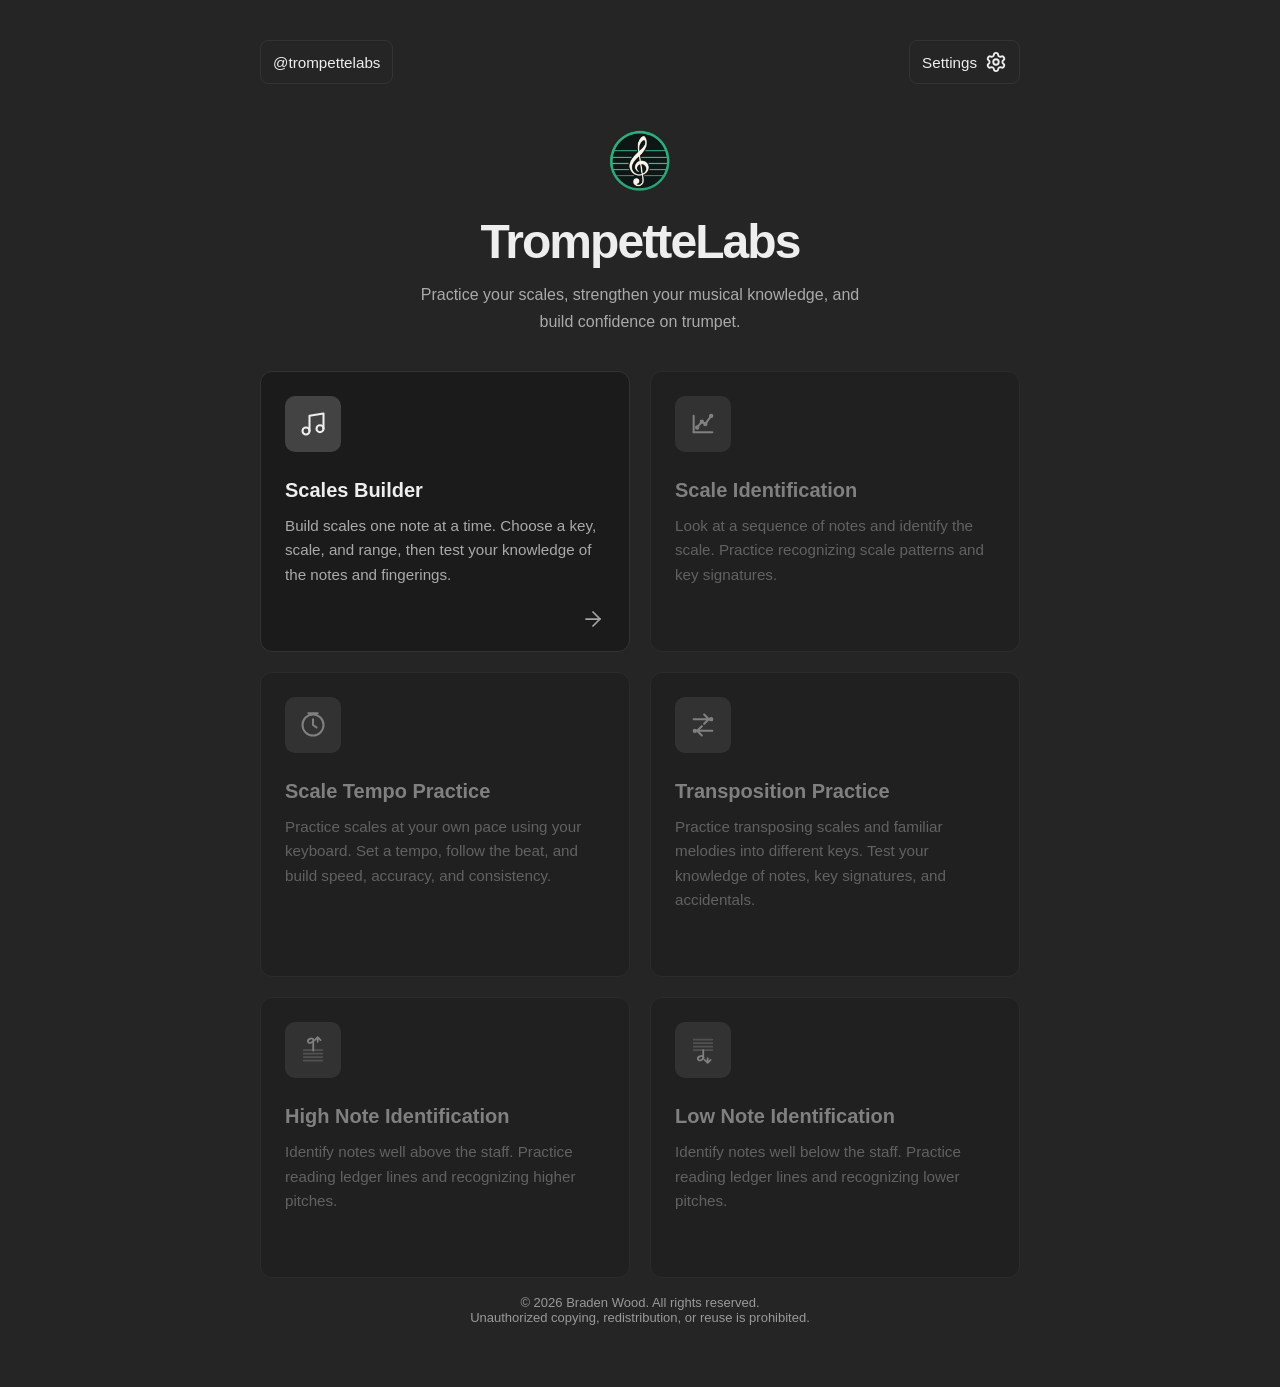
==== commit edd86f66: "appearances baby" ====
--- a/index.html
+++ b/index.html
@@ -10,12 +10,23 @@
     </head>
     <body>
         <main>
+            <nav class="navbar">
+                <a class="navbar-link" href="https://github.com/trompettelabs">
+                    <span>@trompettelabs</span>
+                </a>
+                <a class="navbar-link" href="#" id="settingsButton" aria-label="Settings">
+                    <span>Settings</span>
+                    <svg xmlns="http://www.w3.org/2000/svg" width="24" height="24" viewBox="0 0 24 24" fill="none" stroke="currentColor" stroke-width="2" stroke-linecap="round" stroke-linejoin="round">
+                        <path d="M9.671 4.136a2.34 2.34 0 0 1 4.659 0 2.34 2.34 0 0 0 3.319 1.915 2.34 2.34 0 0 1 2.33 4.033 2.34 2.34 0 0 0 0 3.831 2.34 2.34 0 0 1-2.33 4.033 2.34 2.34 0 0 0-3.319 1.915 2.34 2.34 0 0 1-4.659 0 2.34 2.34 0 0 0-3.32-1.915 2.34 2.34 0 0 1-2.33-4.033 2.34 2.34 0 0 0 0-3.831A2.34 2.34 0 0 1 6.35 6.051a2.34 2.34 0 0 0 3.319-1.915" />
+                        <circle cx="12" cy="12" r="3" />
+                    </svg>
+                </a>
+            </nav>
             <header class="home-header">
-                <img src="/icons/icon.png">
+                <img src="/icons/icon.png" alt="">
                 <h1>TrompetteLabs</h1>
                 <p>Practice your scales, strengthen your musical knowledge, and build confidence on trumpet.</p>
             </header>
-
             <section class="activity-cards" aria-label="Practice activities">
                 <a href="/scales-builder/" class="activity-card">
                     <div class="activity-card-icon" aria-hidden="true">
@@ -75,6 +86,27 @@
                     </svg>
                 </a>
 
+                <a href="/transposition-practice/" class="activity-card disabled" aria-disabled="true" tabindex="-1">
+                    <div class="activity-card-icon" aria-hidden="true">
+                        <svg xmlns="http://www.w3.org/2000/svg" width="32" height="32" viewBox="0 0 24 24" fill="none" stroke="currentColor" stroke-width="1.75" stroke-linecap="round" stroke-linejoin="round">
+                            <path d="M4 7h13" />
+                            <path d="m13 3 4 4-4 4" />
+                            <path d="M20 17H7" />
+                            <path d="m11 13-4 4 4 4" />
+                            <circle cx="5" cy="17" r="1" />
+                            <circle cx="19" cy="7" r="1" />
+                        </svg>
+                    </div>
+                    <div class="activity-card-content">
+                        <h2>Transposition Practice</h2>
+                        <p>Practice transposing scales and familiar melodies into different keys. Test your knowledge of notes, key signatures, and accidentals.</p>
+                    </div>
+                    <svg class="activity-card-arrow" xmlns="http://www.w3.org/2000/svg" width="24" height="24" viewBox="0 0 24 24" fill="none" stroke="currentColor" stroke-width="1.75" stroke-linecap="round" stroke-linejoin="round" aria-hidden="true">
+                        <path d="M5 12h14" />
+                        <path d="m12 5 7 7-7 7" />
+                    </svg>
+                </a>
+
                 <a href="/high-note-identification/" class="activity-card disabled" aria-disabled="true" tabindex="-1">
                     <div class="activity-card-icon" aria-hidden="true">
                         <svg xmlns="http://www.w3.org/2000/svg" width="32" height="32" viewBox="0 0 24 24" fill="none" stroke="currentColor" stroke-width="1.5" stroke-linecap="round" stroke-linejoin="round">
@@ -120,6 +152,46 @@
                     Unauthorized copying, redistribution, or reuse is prohibited.
                 </span>
             </footer>
+
+            <div class="settings-overlay hidden" id="settingsOverlay" aria-hidden="true">
+                <section class="settings-modal" role="dialog" aria-modal="true" aria-labelledby="settingsTitle">
+                    <header class="settings-header">
+                        <div>
+                            <h2 id="settingsTitle">Settings</h2>
+                            <p class="muted">Manage your preferences and personalize your experience.</p>
+                        </div>
+                        <button type="button" class="settings-close" id="closeSettingsButton" aria-label="Close settings">&times;</button>
+                    </header>
+
+                    <div class="settings-content">
+                        <section class="settings-section settings-theme-section">
+                            <h3>Appearance</h3>
+                            <label class="theme-setting" for="themeSelect">
+                                <select id="themeSelect">
+                                    <option value="dark">Dark</option>
+                                    <option value="light">Light</option>
+                                </select>
+                            </label>
+                        </section>
+                    </div>
+
+                    <footer class="settings-footer">
+                        <button type="button" class="secondary" id="resetSettingsButton">Reset Settings</button>
+                        <button type="button" class="primary text-opposed-color" id="doneSettingsButton">Done</button>
+                    </footer>
+                </section>
+                <div id="resetConfirmOverlay" class="settings-overlay" hidden>
+                    <div class="settings-panel" role="alertdialog" aria-modal="true" aria-labelledby="resetConfirmTitle" aria-describedby="resetConfirmMessage">
+                        <h2 id="resetConfirmTitle">Reset all data?</h2>
+                        <p id="resetConfirmMessage">This will reset your settings across the entire site, not just this page. This action cannot be undone. Are you sure you want to continue?</p>
+
+                        <div class="settings-actions">
+                            <button type="button" id="cancelResetButton" class="secondary">Cancel</button>
+                            <button type="button" id="confirmResetButton" class="danger">Reset all settings</button>
+                        </div>
+                    </div>
+                </div>
+            </div>
         </main>
 
         <script src="./script.js"></script>
--- a/style.css
+++ b/style.css
@@ -12,6 +12,7 @@
     --color-background-panel: #1b1b1b;
     --color-background-input: #252525;
     --color-background-hover: #383838;
+    --color-background-icon: #434344;
     --color-background-staff: #151515;
     --color-background-progress: #333;
     --color-background-chip: #292929;
@@ -69,6 +70,7 @@
     --color-background-panel: #fff;
     --color-background-input: #fff;
     --color-background-hover: #e9ece9;
+    --color-background-icon: rgb(221, 224, 221);
     --color-background-staff: #fafafa;
     --color-background-progress: #e2e5e2;
     --color-background-chip: #edf0ed;
@@ -317,6 +319,10 @@
     margin-bottom: 20px;
     padding: 8px 0;
     background: var(--color-background);
+}
+
+.home-settings {
+    color: var(--color-text);
 }
 
 .navbar-link {
@@ -1203,24 +1209,28 @@
 
 
 
+
+
 /* =========================================================
    15. Home page and activity cards
    ========================================================= */
 
+/* Home page header */
+
 .home-header {
     display: flex;
     flex-direction: column;
     align-items: center;
+    gap: 12px;
+    padding: 12px 24px 36px;
     text-align: center;
-    gap: 12px;
-    padding: 48px 24px 36px;
 }
 
 .home-header img {
     width: 76px;
     height: 76px;
+    margin-bottom: 4px;
     object-fit: contain;
-    margin-bottom: 4px;
 }
 
 .home-header h1 {
@@ -1234,17 +1244,23 @@
 .home-header p {
     max-width: 460px;
     margin: 0;
+    color: var(--color-text-secondary);
     font-size: 1rem;
     line-height: 1.7;
-    color: var(--text-secondary, #777);
-}
+}
+
+/* Activity card grid */
 
 .activity-cards {
     display: grid;
     grid-template-columns: repeat(2, minmax(0, 1fr));
     gap: 20px;
-    margin-bottom: 17px;
-}
+    width: 100%;
+    max-width: 760px;
+    margin: 0 auto 17px;
+}
+
+/* Individual activity cards */
 
 .activity-card {
     position: relative;
@@ -1252,13 +1268,15 @@
     flex-direction: column;
     align-items: flex-start;
     gap: 24px;
+    min-width: 0;
     min-height: 240px;
-    padding: 28px;
-    color: inherit;
+    padding: 24px 24px 64px;
+    overflow-wrap: anywhere;
+    background: var(--color-background-panel);
+    color: var(--color-text);
+    border: 1px solid var(--color-border);
+    border-radius: 12px;
     text-decoration: none;
-    background: #222;
-    border: 1px solid #353535;
-    border-radius: 12px;
     transition:
         background-color 180ms ease,
         border-color 180ms ease,
@@ -1266,42 +1284,68 @@
 }
 
 .activity-card:hover {
-    background: #292929;
-    border-color: #555;
+    background: var(--color-background-hover);
+    border-color: var(--color-border-hover);
     transform: translateY(-3px);
 }
 
 .activity-card:focus-visible {
-    outline: 2px solid currentColor;
+    outline: 2px solid var(--color-accent);
     outline-offset: 4px;
 }
 
+/* Activity icons */
+
 .activity-card-icon {
     display: flex;
+    flex: 0 0 56px;
     align-items: center;
     justify-content: center;
     width: 56px;
     height: 56px;
-    background: #303030;
+    background: var(--color-background-icon);
+    color: var(--color-text);
     border-radius: 10px;
+}
+
+.activity-card-icon svg {
+    display: block;
+    width: 28px;
+    height: 28px;
+}
+
+/* Activity titles and descriptions */
+
+.activity-card-content {
+    width: 100%;
+    min-width: 0;
 }
 
 .activity-card-content h2 {
     margin: 0 0 10px;
-    font-size: 1.35rem;
+    color: var(--color-text);
+    font-size: 1.25rem;
+    font-weight: 600;
+    line-height: 1.4;
 }
 
 .activity-card-content p {
     max-width: 420px;
     margin: 0;
+    color: var(--color-text-secondary);
+    font-size: 0.95rem;
     line-height: 1.6;
-    opacity: 0.72;
-}
+}
+
+/* Card navigation arrow */
 
 .activity-card-arrow {
     position: absolute;
     right: 24px;
-    bottom: 24px;
+    bottom: 20px;
+    width: 24px;
+    height: 24px;
+    color: var(--color-text);
     opacity: 0.65;
     transition:
         transform 180ms ease,
@@ -1313,21 +1357,67 @@
     transform: translateX(4px);
 }
 
-.activity-card.disabled {
+/* Unavailable activities */
+
+.activity-card.disabled,
+.activity-card[aria-disabled="true"] {
+    background: var(--color-background-panel);
     opacity: 0.45;
     pointer-events: none;
     cursor: not-allowed;
     transform: none;
 }
 
-.activity-card.disabled:hover {
-    background: #222;
-    border-color: #353535;
-}
-
-.activity-card.disabled .activity-card-arrow {
+.activity-card.disabled:hover,
+.activity-card[aria-disabled="true"]:hover {
+    background: var(--color-background-panel);
+    border-color: var(--color-border);
+}
+
+.activity-card.disabled .activity-card-arrow,
+.activity-card[aria-disabled="true"] .activity-card-arrow {
     opacity: 0;
 }
+
+/* Mobile activity cards */
+
+@media (max-width: 600px) {
+    .activity-cards {
+        grid-template-columns: minmax(0, 1fr);
+        gap: 14px;
+    }
+
+    .activity-card {
+        min-height: 210px;
+        padding: 22px 22px 60px;
+        gap: 20px;
+    }
+
+    .activity-card-content h2 {
+        font-size: 1.2rem;
+    }
+
+    .activity-card-arrow {
+        right: 20px;
+        bottom: 18px;
+    }
+}
+
+/* Reduced motion */
+
+@media (prefers-reduced-motion: reduce) {
+    .activity-card,
+    .activity-card-arrow {
+        transition: none;
+    }
+
+    .activity-card:hover,
+    .activity-card:hover .activity-card-arrow {
+        transform: none;
+    }
+}
+
+
 
 /* =========================================================
    16. Trumpet valve picker
@@ -1825,4 +1915,33 @@
     .activity-card:hover {
         transform: none;
     }
+}
+
+.settings-overlay[hidden] {
+    display: none;
+}
+
+#resetConfirmOverlay {
+    z-index: 1000;
+}
+
+#resetConfirmOverlay .settings-panel {
+    width: min(100% - 32px, 420px);
+}
+
+#resetConfirmOverlay .settings-actions {
+    display: flex;
+    justify-content: flex-end;
+    gap: 8px;
+    margin-top: 24px;
+}
+
+#resetConfirmOverlay .danger {
+    background: #b42318;
+    color: #fff;
+    border: 1px solid #b42318;
+}
+
+#resetConfirmOverlay .danger:hover {
+    background: #912018;
 }
